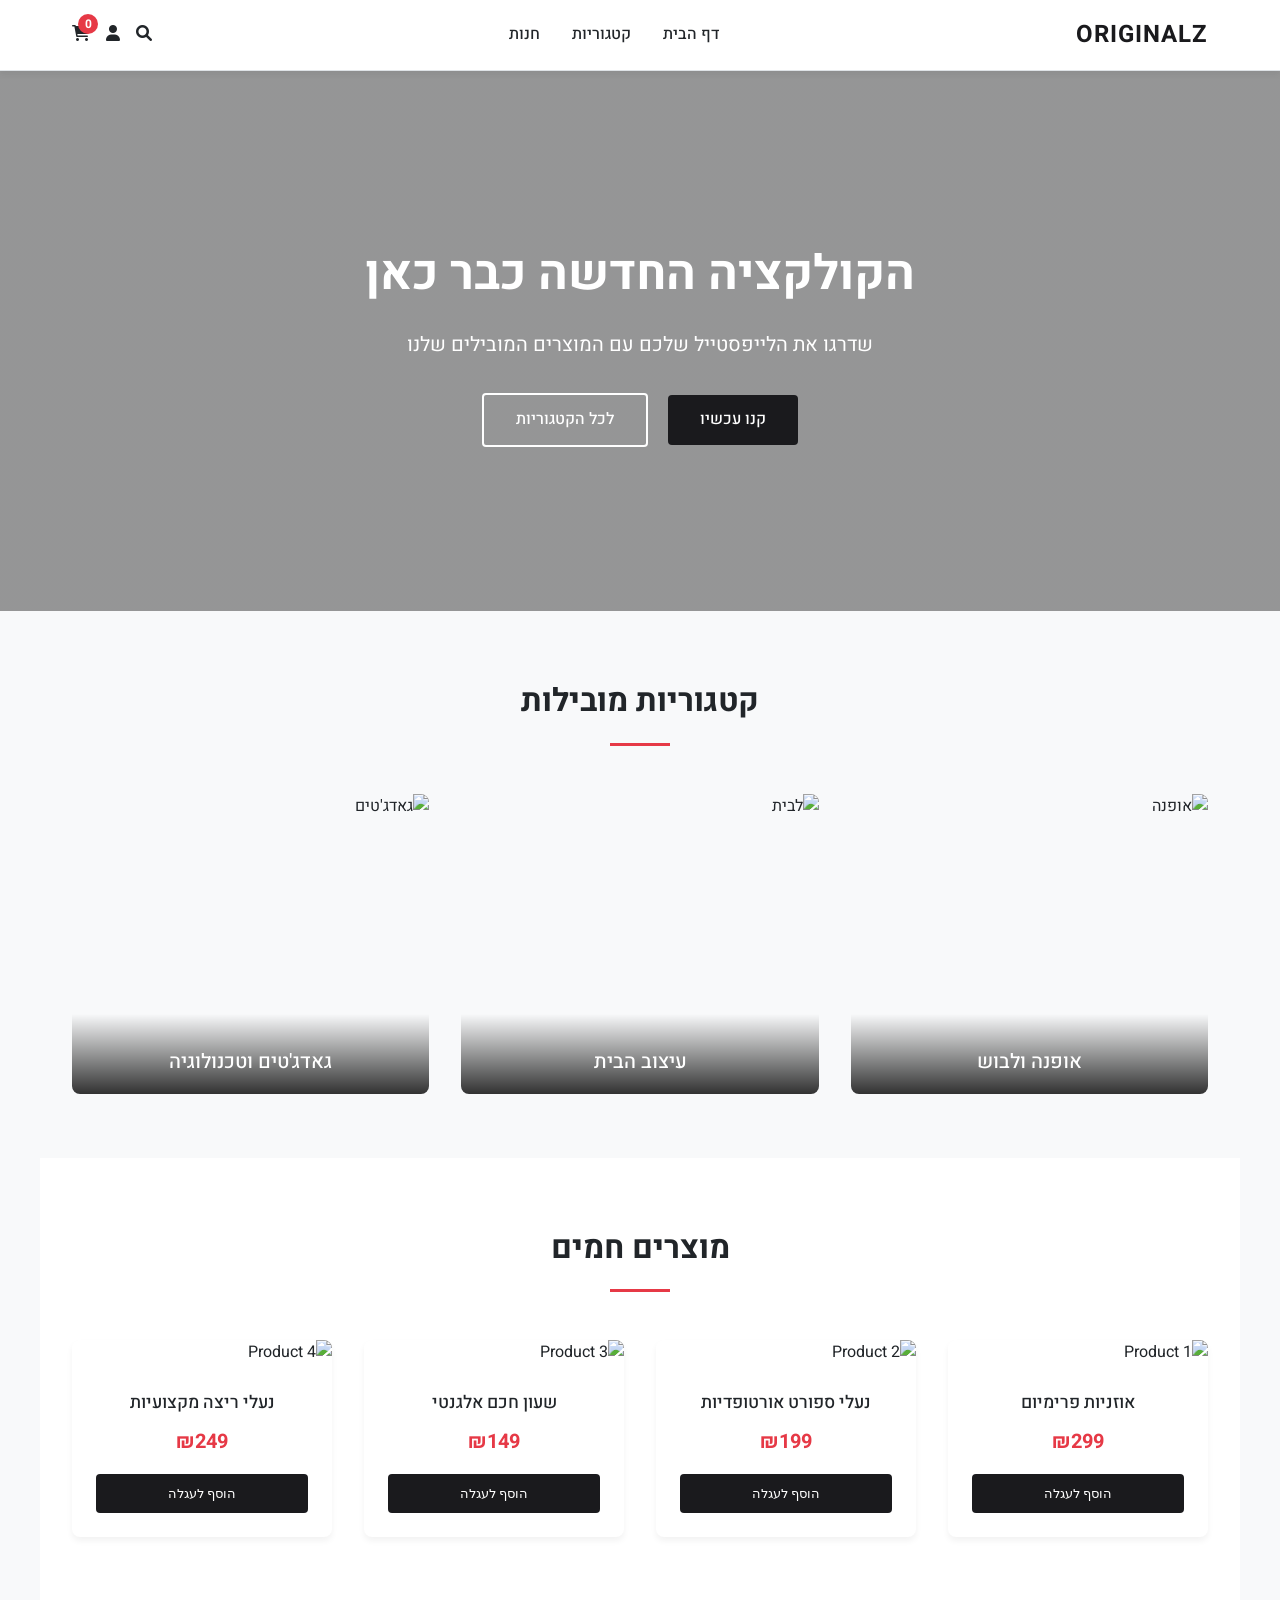
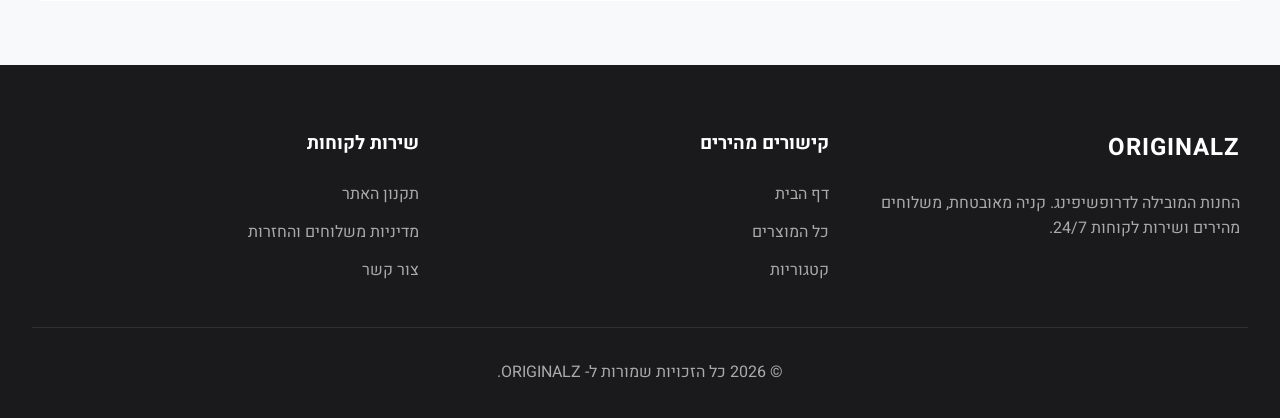
==== index.html @ 2037025b "Initial commit - Originalz template" ====
<!DOCTYPE html>
<html lang="he" dir="rtl">
<head>
    <meta charset="UTF-8">
    <meta name="viewport" content="width=device-width, initial-scale=1.0">
    <title>חנות מקורית | דף הבית</title>
    <meta name="description" content="החנות המובילה לדרופשיפינג בישראל. קנו עכשיו ממגוון המוצרים שלנו.">
    <link rel="stylesheet" href="styles.css">
    <link rel="stylesheet" href="https://cdnjs.cloudflare.com/ajax/libs/font-awesome/6.0.0/css/all.min.css">
</head>
<body>

    <header>
        <div class="header-container">
            <a href="index.html" class="logo">ORIGINALZ</a>
            <nav class="nav-links">
                <a href="index.html">דף הבית</a>
                <a href="categories.html">קטגוריות</a>
                <a href="shop.html">חנות</a>
            </nav>
            <div class="header-actions">
                <a href="#"><i class="fas fa-search"></i></a>
                <a href="#"><i class="fas fa-user"></i></a>
                <a href="cart.html" class="cart-icon">
                    <i class="fas fa-shopping-cart"></i>
                    <span class="cart-count">0</span>
                </a>
            </div>
        </div>
    </header>

    <section class="hero">
        <div class="hero-content">
            <h1>הקולקציה החדשה כבר כאן</h1>
            <p>שדרגו את הלייפסטייל שלכם עם המוצרים המובילים שלנו</p>
            <a href="shop.html" class="btn">קנו עכשיו</a>
            <a href="categories.html" class="btn btn-outline" style="margin-right: 1rem;">לכל הקטגוריות</a>
        </div>
    </section>

    <section class="section">
        <h2 class="section-title">קטגוריות מובילות</h2>
        <div class="grid">
            <a href="shop.html" class="category-card">
                <img src="https://images.unsplash.com/photo-1523381210434-271e8be1f52b?auto=format&fit=crop&q=80" alt="אופנה">
                <h3 class="category-title">אופנה ולבוש</h3>
            </a>
            <a href="shop.html" class="category-card">
                <img src="https://images.unsplash.com/photo-1493934558415-9d19f0b2b4d2?auto=format&fit=crop&q=80" alt="לבית">
                <h3 class="category-title">עיצוב הבית</h3>
            </a>
            <a href="shop.html" class="category-card">
                <img src="https://images.unsplash.com/photo-1526170375885-4d8ecf77b99f?auto=format&fit=crop&q=80" alt="גאדג'טים">
                <h3 class="category-title">גאדג'טים וטכנולוגיה</h3>
            </a>
        </div>
    </section>

    <section class="section" style="background-color: white;">
        <h2 class="section-title">מוצרים חמים</h2>
        <div class="grid">
            <!-- Product 1 -->
            <div class="product-card">
                <img src="https://images.unsplash.com/photo-1505740420928-5e560c06d30e?auto=format&fit=crop&q=80" alt="Product 1" class="product-img">
                <div class="product-info">
                    <h3 class="product-title">אוזניות פרימיום</h3>
                    <div class="product-price">₪299</div>
                    <button class="btn add-to-cart" style="width: 100%;">הוסף לעגלה</button>
                </div>
            </div>
            <!-- Product 2 -->
            <div class="product-card">
                <img src="https://images.unsplash.com/photo-1542291026-7eec264c27ff?auto=format&fit=crop&q=80" alt="Product 2" class="product-img">
                <div class="product-info">
                    <h3 class="product-title">נעלי ספורט אורטופדיות</h3>
                    <div class="product-price">₪199</div>
                    <button class="btn add-to-cart" style="width: 100%;">הוסף לעגלה</button>
                </div>
            </div>
            <!-- Product 3 -->
            <div class="product-card">
                <img src="https://images.unsplash.com/photo-1523275335684-37898b6baf30?auto=format&fit=crop&q=80" alt="Product 3" class="product-img">
                <div class="product-info">
                    <h3 class="product-title">שעון חכם אלגנטי</h3>
                    <div class="product-price">₪149</div>
                    <button class="btn add-to-cart" style="width: 100%;">הוסף לעגלה</button>
                </div>
            </div>
            <!-- Product 4 -->
            <div class="product-card">
                <img src="https://images.unsplash.com/photo-1491553895911-0055eca6402d?auto=format&fit=crop&q=80" alt="Product 4" class="product-img">
                <div class="product-info">
                    <h3 class="product-title">נעלי ריצה מקצועיות</h3>
                    <div class="product-price">₪249</div>
                    <button class="btn add-to-cart" style="width: 100%;">הוסף לעגלה</button>
                </div>
            </div>
        </div>
    </section>

    <footer>
        <div class="footer-grid">
            <div class="footer-col">
                <h3 class="logo" style="color: white;">ORIGINALZ</h3>
                <p style="color: #AAA; margin-top: 1rem;">החנות המובילה לדרופשיפינג. קניה מאובטחת, משלוחים מהירים ושירות לקוחות 24/7.</p>
            </div>
            <div class="footer-col">
                <h3>קישורים מהירים</h3>
                <ul>
                    <li><a href="index.html">דף הבית</a></li>
                    <li><a href="shop.html">כל המוצרים</a></li>
                    <li><a href="categories.html">קטגוריות</a></li>
                </ul>
            </div>
            <div class="footer-col">
                <h3>שירות לקוחות</h3>
                <ul>
                    <li><a href="#">תקנון האתר</a></li>
                    <li><a href="#">מדיניות משלוחים והחזרות</a></li>
                    <li><a href="#">צור קשר</a></li>
                </ul>
            </div>
        </div>
        <div class="footer-bottom">
            <p>&copy; 2026 כל הזכויות שמורות ל- ORIGINALZ.</p>
        </div>
    </footer>

    <script src="app.js"></script>
</body>
</html>
---- styles.css ----
@import url('https://fonts.googleapis.com/css2?family=Heebo:wght@300;400;500;700&display=swap');

:root {
    --primary-color: #1A1A1D;
    --accent-color: #E63946;
    --background-color: #F8F9FA;
    --surface-color: #FFFFFF;
    --text-color: #212529;
    --text-muted: #6C757D;
    --border-color: #DEE2E6;
    --transition: all 0.3s ease;
    --shadow: 0 4px 6px rgba(0,0,0,0.05);
    --shadow-hover: 0 10px 15px rgba(0,0,0,0.1);
}

* {
    margin: 0;
    padding: 0;
    box-sizing: border-box;
}

body {
    font-family: 'Heebo', sans-serif;
    background-color: var(--background-color);
    color: var(--text-color);
    line-height: 1.6;
}

a {
    text-decoration: none;
    color: inherit;
    transition: var(--transition);
}

ul {
    list-style: none;
}

/* Header */
header {
    background: rgba(255, 255, 255, 0.9);
    backdrop-filter: blur(10px);
    position: sticky;
    top: 0;
    z-index: 1000;
    border-bottom: 1px solid var(--border-color);
    box-shadow: var(--shadow);
}

.header-container {
    max-width: 1200px;
    margin: 0 auto;
    padding: 1rem 2rem;
    display: flex;
    justify-content: space-between;
    align-items: center;
}

.logo {
    font-size: 1.5rem;
    font-weight: 700;
    color: var(--primary-color);
    letter-spacing: 1px;
}

.nav-links {
    display: flex;
    gap: 2rem;
}

.nav-links a {
    font-weight: 500;
}

.nav-links a:hover {
    color: var(--accent-color);
}

.header-actions {
    display: flex;
    gap: 1rem;
    align-items: center;
}

.cart-icon {
    position: relative;
    cursor: pointer;
}

.cart-count {
    position: absolute;
    top: -8px;
    right: -8px;
    background: var(--accent-color);
    color: white;
    border-radius: 50%;
    width: 20px;
    height: 20px;
    display: flex;
    align-items: center;
    justify-content: center;
    font-size: 0.75rem;
    font-weight: bold;
}

/* Hero Section */
.hero {
    height: 60vh;
    background: linear-gradient(rgba(0,0,0,0.4), rgba(0,0,0,0.4)), url('https://images.unsplash.com/photo-1441986300917-64674bd600d8?auto=format&fit=crop&q=80') center/cover;
    display: flex;
    align-items: center;
    justify-content: center;
    text-align: center;
    color: white;
}

.hero h1 {
    font-size: 3rem;
    margin-bottom: 1rem;
    animation: fadeInDown 0.8s ease;
}

.hero p {
    font-size: 1.25rem;
    margin-bottom: 2rem;
    animation: fadeInUp 0.8s ease;
}

.btn {
    display: inline-block;
    padding: 0.75rem 2rem;
    background: var(--primary-color);
    color: white;
    border: none;
    border-radius: 4px;
    font-weight: 500;
    cursor: pointer;
    transition: var(--transition);
}

.btn:hover {
    background: var(--accent-color);
    transform: translateY(-2px);
}

.btn-outline {
    background: transparent;
    border: 2px solid white;
}

.btn-outline:hover {
    background: white;
    color: var(--primary-color);
}

/* Sections */
.section {
    padding: 4rem 2rem;
    max-width: 1200px;
    margin: 0 auto;
}

.section-title {
    text-align: center;
    font-size: 2rem;
    margin-bottom: 3rem;
    position: relative;
}

.section-title::after {
    content: '';
    display: block;
    width: 60px;
    height: 3px;
    background: var(--accent-color);
    margin: 1rem auto 0;
}

/* Grids */
.grid {
    display: grid;
    grid-template-columns: repeat(auto-fit, minmax(250px, 1fr));
    gap: 2rem;
}

/* Product Card */
.product-card {
    background: var(--surface-color);
    border-radius: 8px;
    overflow: hidden;
    box-shadow: var(--shadow);
    transition: var(--transition);
    position: relative;
}

.product-card:hover {
    box-shadow: var(--shadow-hover);
    transform: translateY(-5px);
}

.product-img {
    width: 100%;
    height: 250px;
    object-fit: cover;
}

.product-info {
    padding: 1.5rem;
    text-align: center;
}

.product-title {
    font-size: 1.1rem;
    font-weight: 500;
    margin-bottom: 0.5rem;
}

.product-price {
    color: var(--accent-color);
    font-weight: 700;
    font-size: 1.25rem;
    margin-bottom: 1rem;
}

/* Categories */
.category-card {
    position: relative;
    border-radius: 8px;
    overflow: hidden;
    height: 300px;
    cursor: pointer;
}

.category-card img {
    width: 100%;
    height: 100%;
    object-fit: cover;
    transition: transform 0.5s ease;
}

.category-card:hover img {
    transform: scale(1.1);
}

.category-title {
    position: absolute;
    bottom: 0;
    left: 0;
    right: 0;
    background: linear-gradient(transparent, rgba(0,0,0,0.8));
    color: white;
    padding: 2rem 1rem 1rem;
    text-align: center;
    font-size: 1.25rem;
    font-weight: 500;
}

/* Cart & Checkout */
.table-container {
    background: var(--surface-color);
    border-radius: 8px;
    padding: 2rem;
    box-shadow: var(--shadow);
}

table {
    width: 100%;
    border-collapse: collapse;
}

th, td {
    padding: 1rem;
    text-align: right;
    border-bottom: 1px solid var(--border-color);
}

th {
    font-weight: 700;
    color: var(--text-muted);
}

.cart-total {
    text-align: left;
    margin-top: 2rem;
    font-size: 1.25rem;
    font-weight: 700;
}

/* Forms */
.form-group {
    margin-bottom: 1.5rem;
}

.form-group label {
    display: block;
    margin-bottom: 0.5rem;
    font-weight: 500;
}

.form-control {
    width: 100%;
    padding: 0.75rem;
    border: 1px solid var(--border-color);
    border-radius: 4px;
    font-family: inherit;
}

.form-control:focus {
    outline: none;
    border-color: var(--primary-color);
}

/* Footer */
footer {
    background: var(--primary-color);
    color: white;
    padding: 4rem 2rem 2rem;
    margin-top: 4rem;
}

.footer-grid {
    max-width: 1200px;
    margin: 0 auto;
    display: grid;
    grid-template-columns: repeat(auto-fit, minmax(200px, 1fr));
    gap: 2rem;
}

.footer-col h3 {
    margin-bottom: 1.5rem;
}

.footer-col ul li {
    margin-bottom: 0.75rem;
}

.footer-col ul li a {
    color: #AAA;
}

.footer-col ul li a:hover {
    color: white;
}

.footer-bottom {
    text-align: center;
    padding-top: 2rem;
    margin-top: 2rem;
    border-top: 1px solid rgba(255,255,255,0.1);
    color: #AAA;
}

/* Animations */
@keyframes fadeInDown {
    from { opacity: 0; transform: translateY(-20px); }
    to { opacity: 1; transform: translateY(0); }
}

@keyframes fadeInUp {
    from { opacity: 0; transform: translateY(20px); }
    to { opacity: 1; transform: translateY(0); }
}
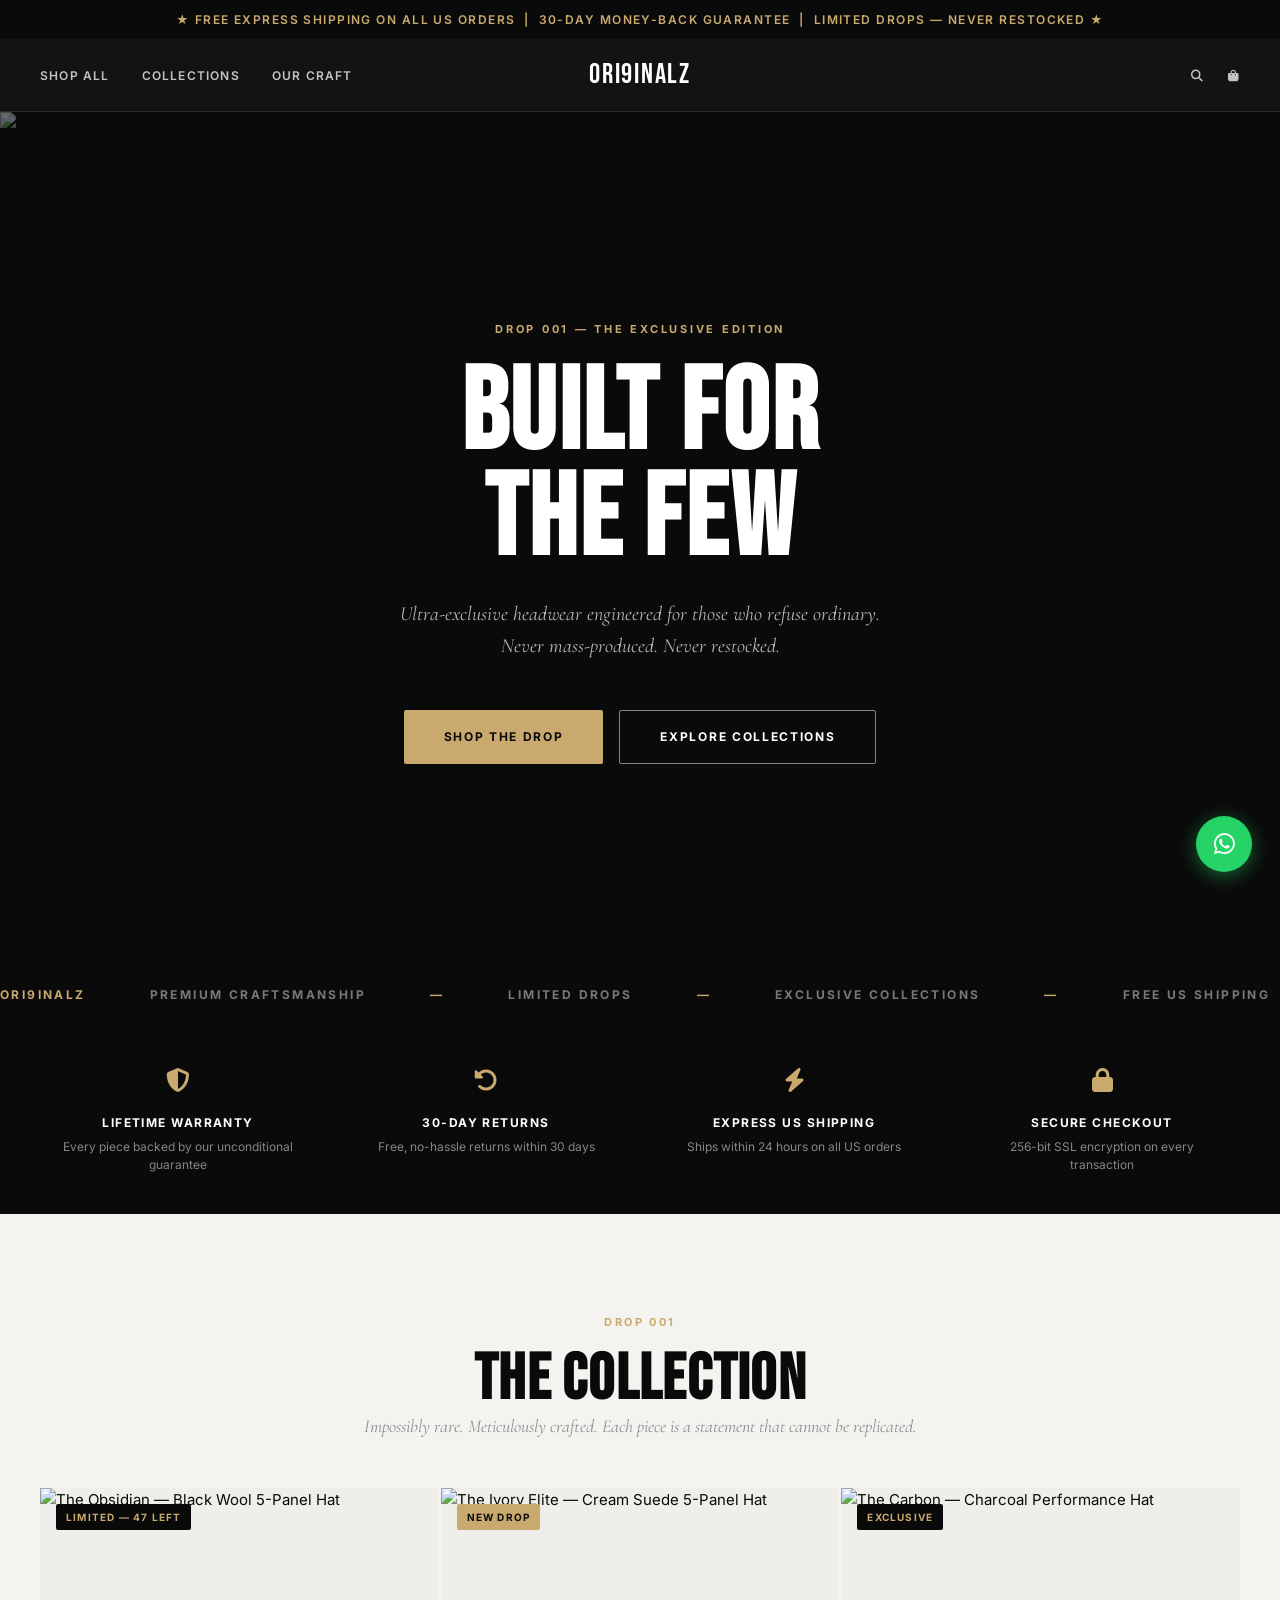
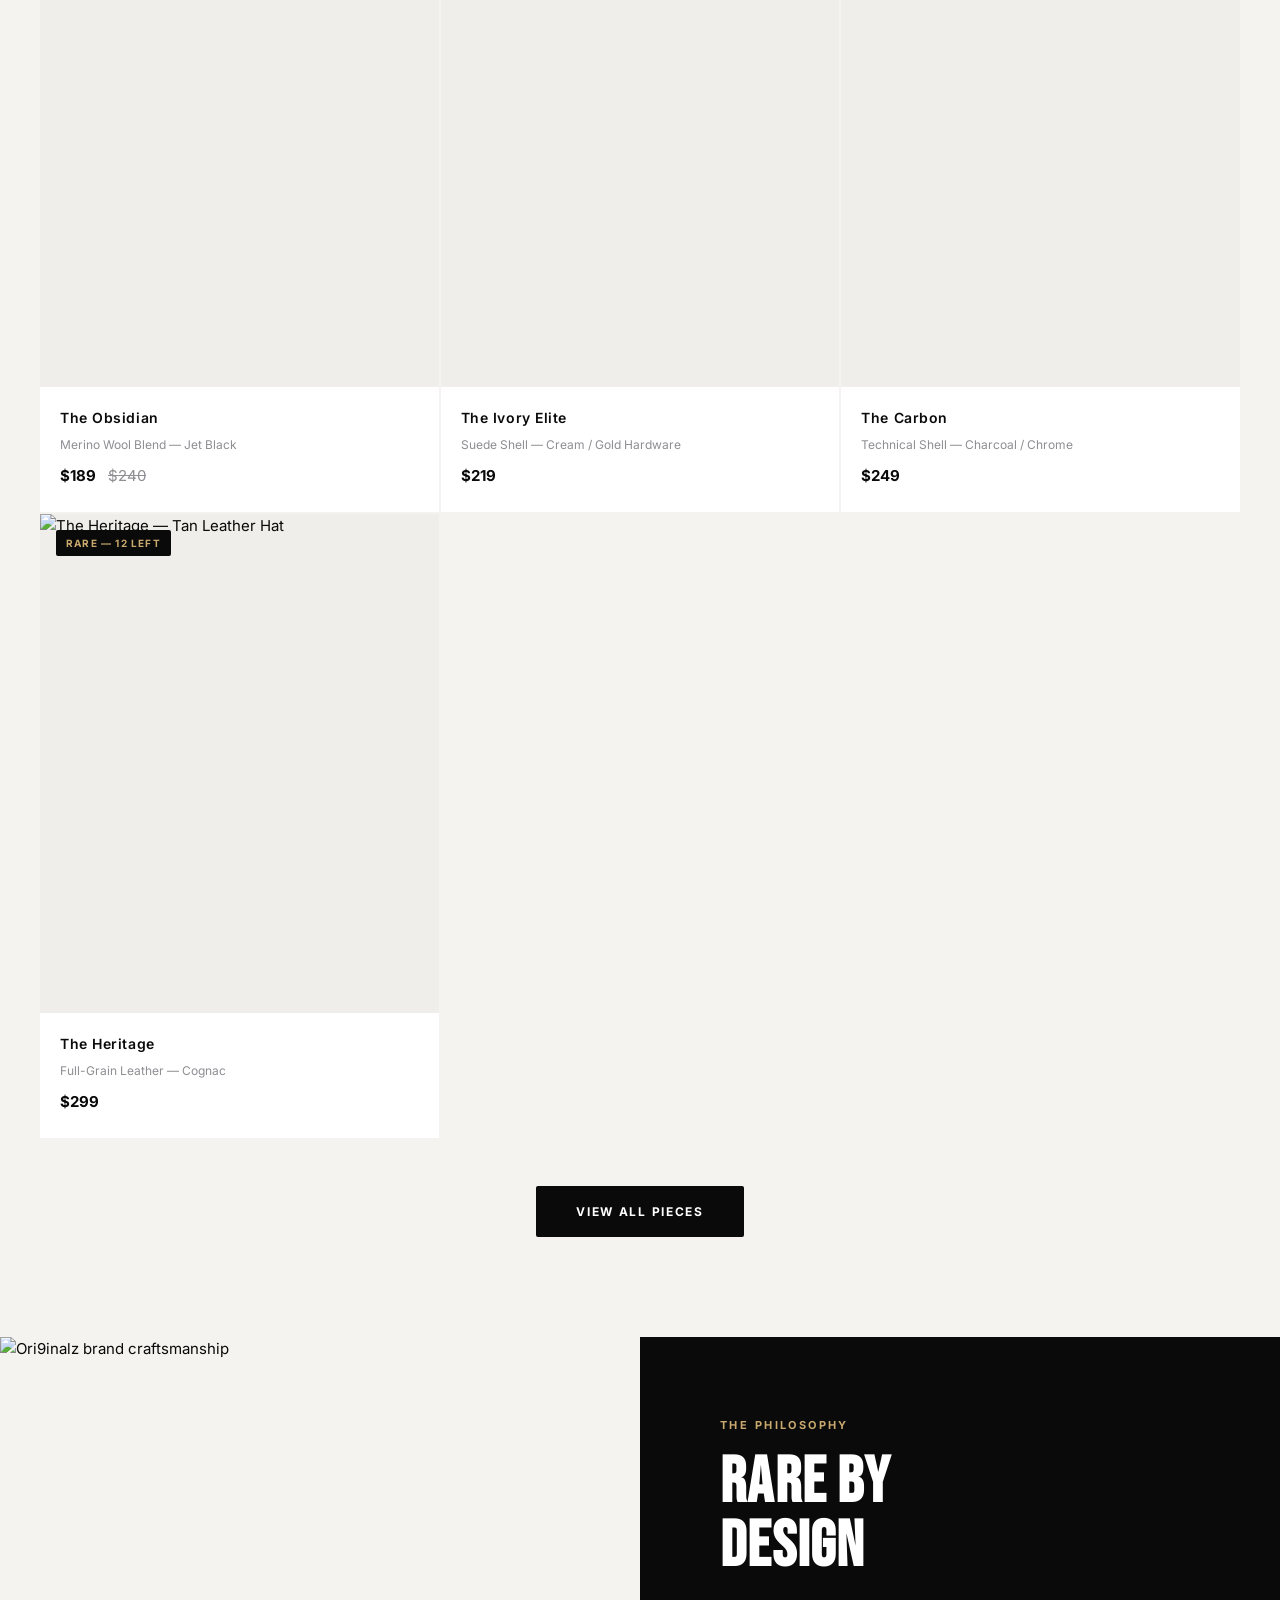
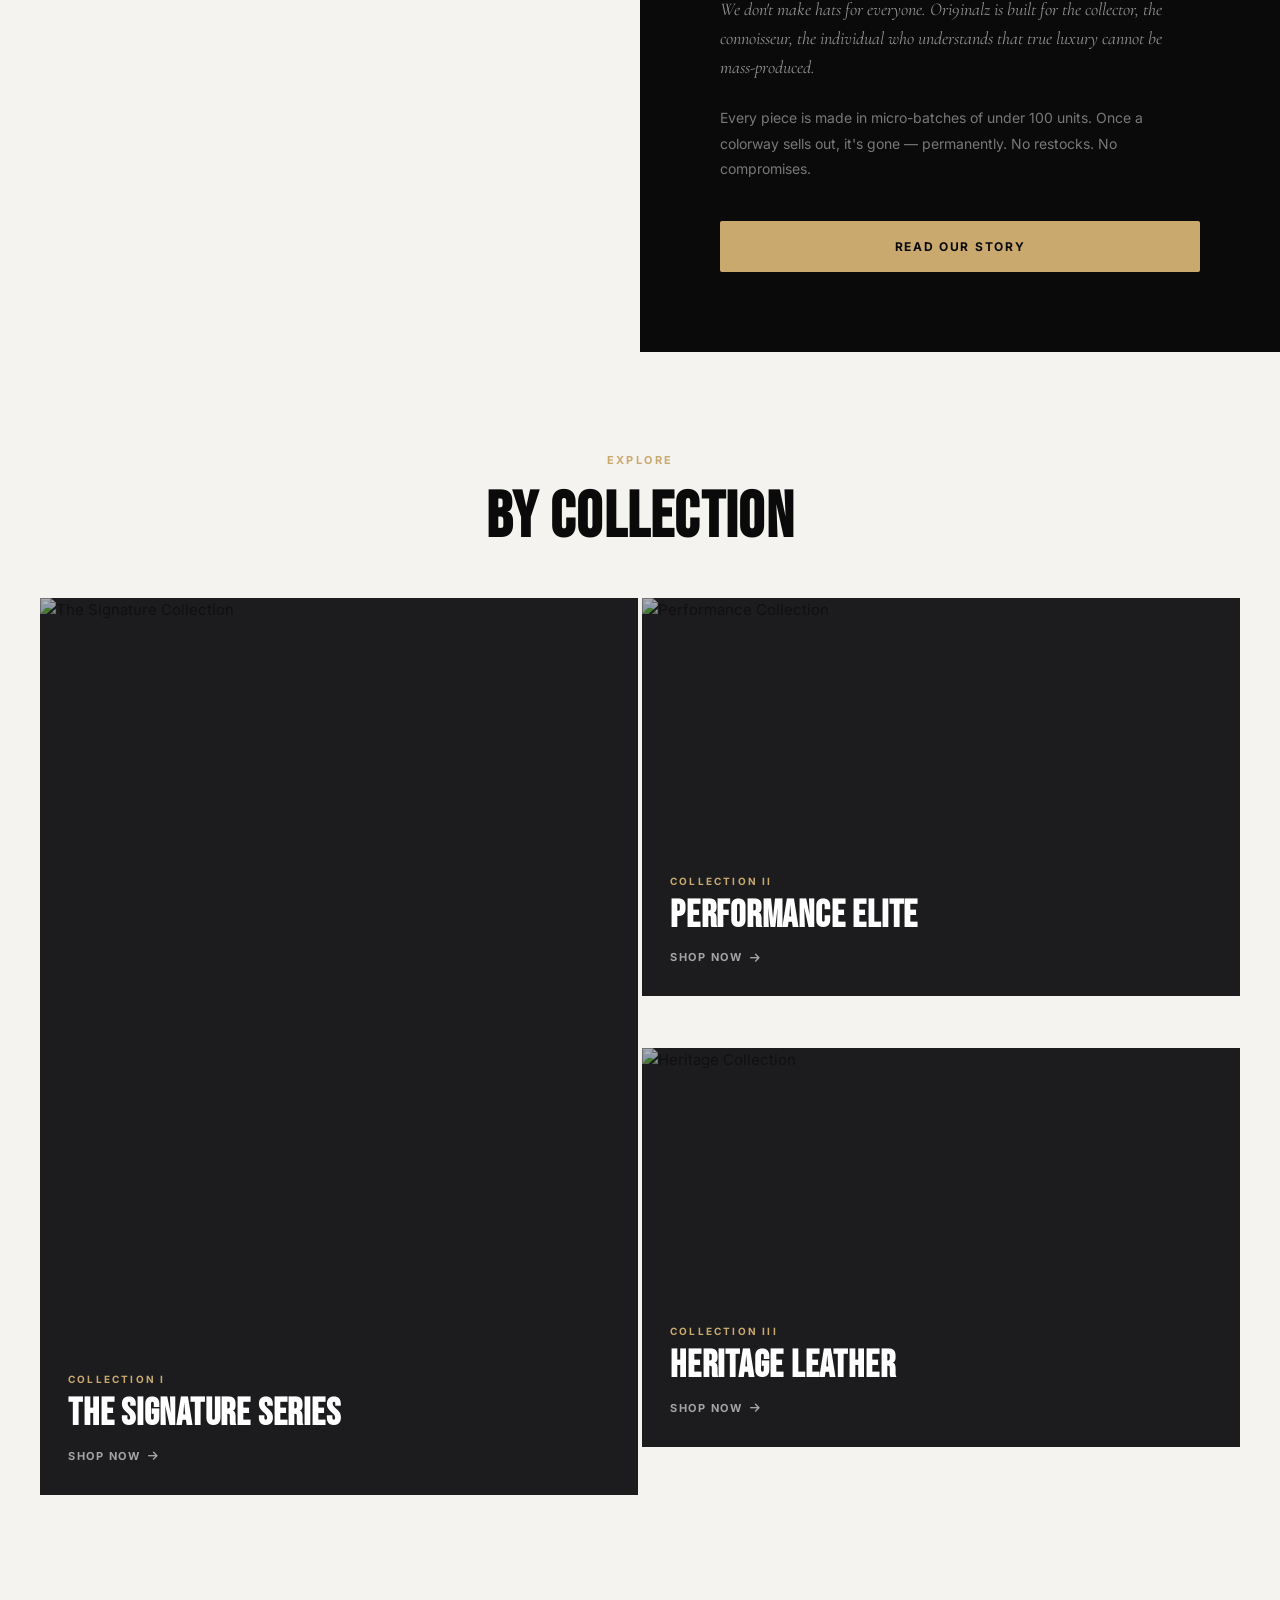
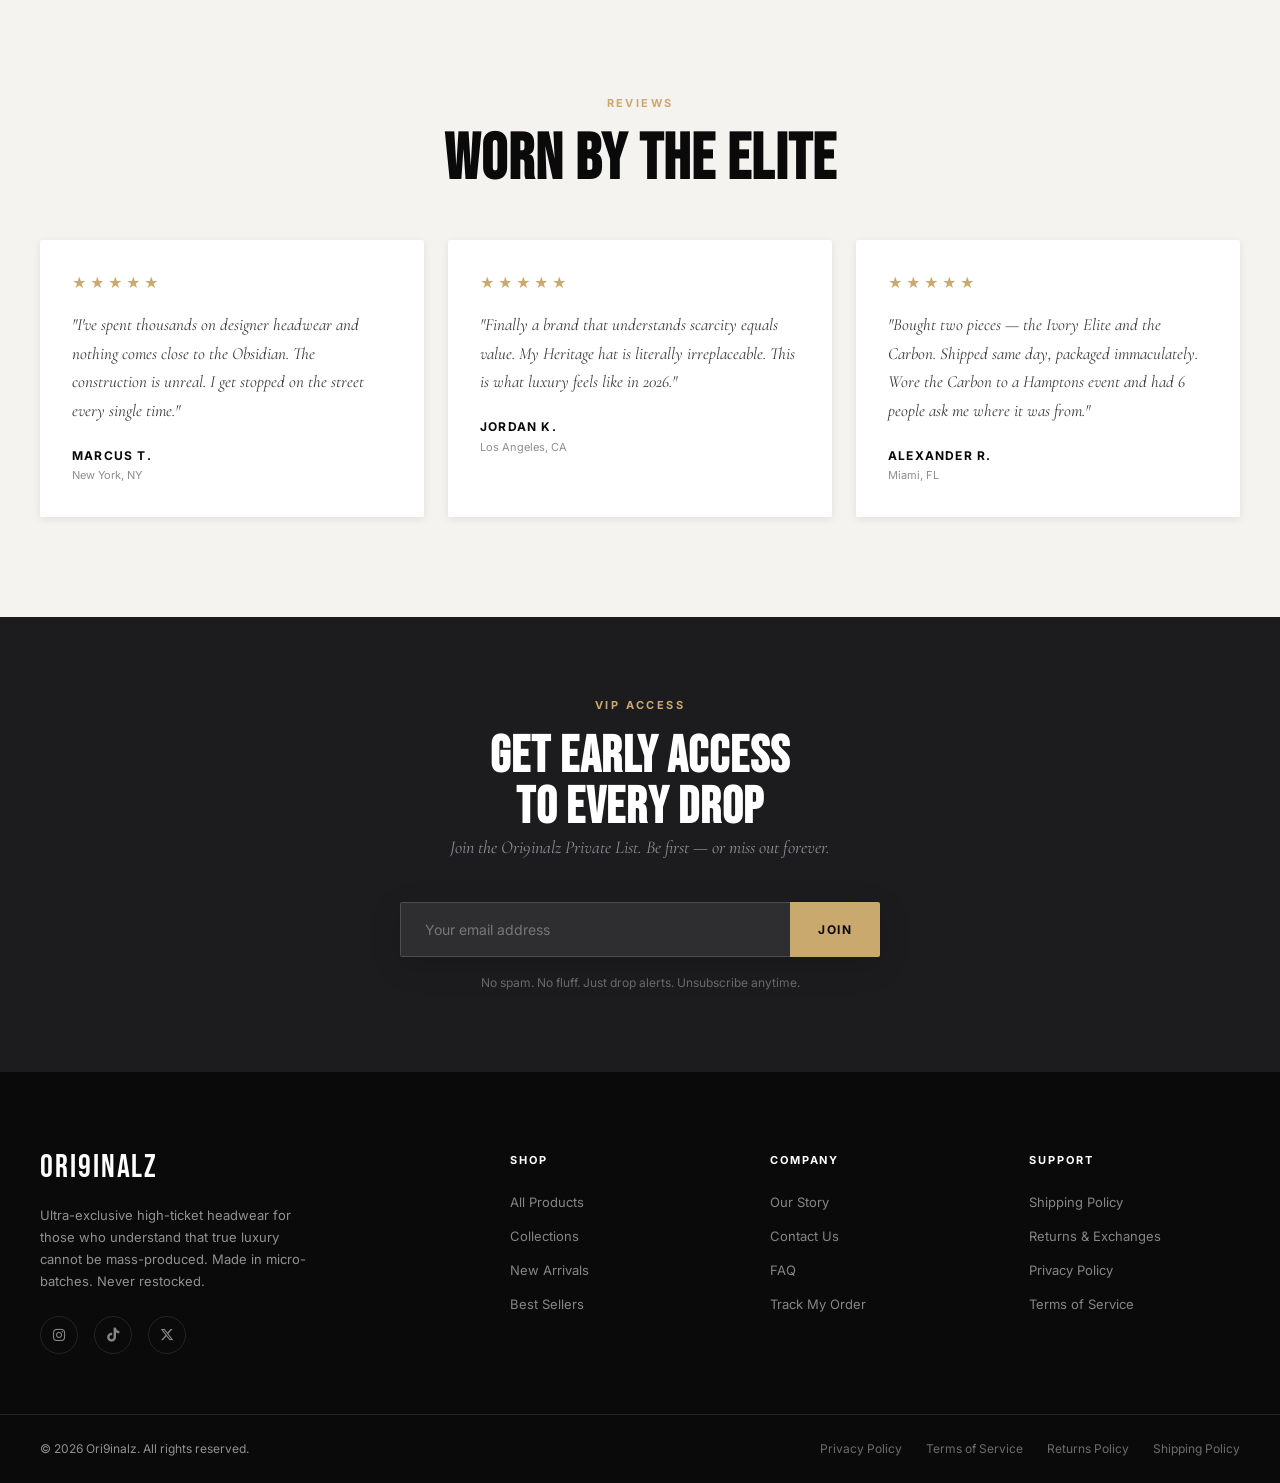
==== commit 74b5716b: "feat: Complete Ori9inalz luxury redesign - full store, SEO, legal pages" ====
--- a/index.html
+++ b/index.html
@@ -1,131 +1,370 @@
 <!DOCTYPE html>
-<html lang="he" dir="rtl">
+<html lang="en">
 <head>
-    <meta charset="UTF-8">
-    <meta name="viewport" content="width=device-width, initial-scale=1.0">
-    <title>חנות מקורית | דף הבית</title>
-    <meta name="description" content="החנות המובילה לדרופשיפינג בישראל. קנו עכשיו ממגוון המוצרים שלנו.">
-    <link rel="stylesheet" href="styles.css">
-    <link rel="stylesheet" href="https://cdnjs.cloudflare.com/ajax/libs/font-awesome/6.0.0/css/all.min.css">
+  <meta charset="UTF-8">
+  <meta name="viewport" content="width=device-width, initial-scale=1.0">
+  <title>Ori9inalz — Exclusive High-End Hats | Premium Headwear for the Elite</title>
+  <meta name="description" content="Ori9inalz crafts ultra-exclusive, high-ticket hats you won't find anywhere else. Engineered for the discerning American connoisseur. Free US shipping. 30-day returns.">
+  <meta name="keywords" content="luxury hats, high-end headwear, exclusive caps, premium hats USA, designer hats, rare hats, high ticket hats, Ori9inalz">
+  <meta property="og:title" content="Ori9inalz — Exclusive High-End Hats">
+  <meta property="og:description" content="Ultra-exclusive high-ticket headwear engineered for those who refuse ordinary. Rare drops. Premium craft. Free US shipping.">
+  <meta property="og:type" content="website">
+  <meta property="og:url" content="https://ori9inalz.vercel.app">
+  <link rel="canonical" href="https://ori9inalz.vercel.app">
+  <link rel="stylesheet" href="styles.css">
+  <link rel="stylesheet" href="https://cdnjs.cloudflare.com/ajax/libs/font-awesome/6.5.0/css/all.min.css">
+  <!-- JSON-LD Organization Schema -->
+  <script type="application/ld+json">
+  {
+    "@context": "https://schema.org",
+    "@type": "Organization",
+    "name": "Ori9inalz",
+    "url": "https://ori9inalz.vercel.app",
+    "logo": "https://ori9inalz.vercel.app/logo.png",
+    "description": "Ultra-exclusive high-ticket headwear for the American elite.",
+    "sameAs": [
+      "https://instagram.com/ori9inalz",
+      "https://tiktok.com/@ori9inalz"
+    ],
+    "contactPoint": {
+      "@type": "ContactPoint",
+      "email": "support@ori9inalz.com",
+      "contactType": "Customer Service",
+      "areaServed": "US"
+    }
+  }
+  </script>
 </head>
 <body>
 
-    <header>
-        <div class="header-container">
-            <a href="index.html" class="logo">ORIGINALZ</a>
-            <nav class="nav-links">
-                <a href="index.html">דף הבית</a>
-                <a href="categories.html">קטגוריות</a>
-                <a href="shop.html">חנות</a>
-            </nav>
-            <div class="header-actions">
-                <a href="#"><i class="fas fa-search"></i></a>
-                <a href="#"><i class="fas fa-user"></i></a>
-                <a href="cart.html" class="cart-icon">
-                    <i class="fas fa-shopping-cart"></i>
-                    <span class="cart-count">0</span>
-                </a>
-            </div>
-        </div>
-    </header>
-
-    <section class="hero">
-        <div class="hero-content">
-            <h1>הקולקציה החדשה כבר כאן</h1>
-            <p>שדרגו את הלייפסטייל שלכם עם המוצרים המובילים שלנו</p>
-            <a href="shop.html" class="btn">קנו עכשיו</a>
-            <a href="categories.html" class="btn btn-outline" style="margin-right: 1rem;">לכל הקטגוריות</a>
-        </div>
-    </section>
-
-    <section class="section">
-        <h2 class="section-title">קטגוריות מובילות</h2>
-        <div class="grid">
-            <a href="shop.html" class="category-card">
-                <img src="https://images.unsplash.com/photo-1523381210434-271e8be1f52b?auto=format&fit=crop&q=80" alt="אופנה">
-                <h3 class="category-title">אופנה ולבוש</h3>
-            </a>
-            <a href="shop.html" class="category-card">
-                <img src="https://images.unsplash.com/photo-1493934558415-9d19f0b2b4d2?auto=format&fit=crop&q=80" alt="לבית">
-                <h3 class="category-title">עיצוב הבית</h3>
-            </a>
-            <a href="shop.html" class="category-card">
-                <img src="https://images.unsplash.com/photo-1526170375885-4d8ecf77b99f?auto=format&fit=crop&q=80" alt="גאדג'טים">
-                <h3 class="category-title">גאדג'טים וטכנולוגיה</h3>
-            </a>
-        </div>
-    </section>
-
-    <section class="section" style="background-color: white;">
-        <h2 class="section-title">מוצרים חמים</h2>
-        <div class="grid">
-            <!-- Product 1 -->
-            <div class="product-card">
-                <img src="https://images.unsplash.com/photo-1505740420928-5e560c06d30e?auto=format&fit=crop&q=80" alt="Product 1" class="product-img">
-                <div class="product-info">
-                    <h3 class="product-title">אוזניות פרימיום</h3>
-                    <div class="product-price">₪299</div>
-                    <button class="btn add-to-cart" style="width: 100%;">הוסף לעגלה</button>
-                </div>
-            </div>
-            <!-- Product 2 -->
-            <div class="product-card">
-                <img src="https://images.unsplash.com/photo-1542291026-7eec264c27ff?auto=format&fit=crop&q=80" alt="Product 2" class="product-img">
-                <div class="product-info">
-                    <h3 class="product-title">נעלי ספורט אורטופדיות</h3>
-                    <div class="product-price">₪199</div>
-                    <button class="btn add-to-cart" style="width: 100%;">הוסף לעגלה</button>
-                </div>
-            </div>
-            <!-- Product 3 -->
-            <div class="product-card">
-                <img src="https://images.unsplash.com/photo-1523275335684-37898b6baf30?auto=format&fit=crop&q=80" alt="Product 3" class="product-img">
-                <div class="product-info">
-                    <h3 class="product-title">שעון חכם אלגנטי</h3>
-                    <div class="product-price">₪149</div>
-                    <button class="btn add-to-cart" style="width: 100%;">הוסף לעגלה</button>
-                </div>
-            </div>
-            <!-- Product 4 -->
-            <div class="product-card">
-                <img src="https://images.unsplash.com/photo-1491553895911-0055eca6402d?auto=format&fit=crop&q=80" alt="Product 4" class="product-img">
-                <div class="product-info">
-                    <h3 class="product-title">נעלי ריצה מקצועיות</h3>
-                    <div class="product-price">₪249</div>
-                    <button class="btn add-to-cart" style="width: 100%;">הוסף לעגלה</button>
-                </div>
-            </div>
-        </div>
-    </section>
-
-    <footer>
+  <!-- Announcement Bar -->
+  <div class="announcement-bar">
+    <span>★ FREE EXPRESS SHIPPING ON ALL US ORDERS &nbsp;|&nbsp; 30-DAY MONEY-BACK GUARANTEE &nbsp;|&nbsp; LIMITED DROPS — NEVER RESTOCKED ★</span>
+  </div>
+
+  <!-- Header -->
+  <header class="site-header">
+    <div class="header-inner">
+      <nav class="nav-left">
+        <a href="shop.html">Shop All</a>
+        <a href="categories.html">Collections</a>
+        <a href="about.html">Our Craft</a>
+      </nav>
+      <a href="index.html" class="site-logo">ORI9INALZ</a>
+      <div class="nav-right">
+        <a href="shop.html" class="icon-btn" aria-label="Search"><i class="fas fa-search"></i></a>
+        <a href="cart.html" class="icon-btn" aria-label="Cart">
+          <i class="fas fa-shopping-bag"></i>
+          <span class="cart-badge" style="display:none;">0</span>
+        </a>
+      </div>
+    </div>
+  </header>
+
+  <!-- Hero -->
+  <section class="hero" aria-label="Hero section">
+    <div class="hero-media">
+      <img
+        src="https://images.unsplash.com/photo-1556306535-38febf6cdbe1?auto=format&fit=crop&w=1800&q=85"
+        alt="Ori9inalz luxury hat lifestyle photography"
+        loading="eager"
+      >
+    </div>
+    <div class="hero-overlay"></div>
+    <div class="hero-content">
+      <span class="hero-eyebrow">Drop 001 — The Exclusive Edition</span>
+      <h1 class="hero-headline">BUILT FOR<br>THE FEW</h1>
+      <p class="hero-subline">Ultra-exclusive headwear engineered for those who refuse ordinary.<br>Never mass-produced. Never restocked.</p>
+      <div class="hero-cta">
+        <a href="shop.html" class="btn btn-gold">Shop the Drop</a>
+        <a href="categories.html" class="btn btn-outline-white">Explore Collections</a>
+      </div>
+    </div>
+  </section>
+
+  <!-- Scrolling Brand Strip -->
+  <div class="brand-strip">
+    <div class="brand-strip-inner">
+      <span class="brand-strip-item accent">ORI9INALZ</span>
+      <span class="brand-strip-item">Premium Craftsmanship</span>
+      <span class="brand-strip-item accent">—</span>
+      <span class="brand-strip-item">Limited Drops</span>
+      <span class="brand-strip-item accent">—</span>
+      <span class="brand-strip-item">Exclusive Collections</span>
+      <span class="brand-strip-item accent">—</span>
+      <span class="brand-strip-item">Free US Shipping</span>
+      <span class="brand-strip-item accent">—</span>
+      <span class="brand-strip-item">30-Day Returns</span>
+      <span class="brand-strip-item accent">—</span>
+      <!-- Duplicate for seamless loop -->
+      <span class="brand-strip-item accent">ORI9INALZ</span>
+      <span class="brand-strip-item">Premium Craftsmanship</span>
+      <span class="brand-strip-item accent">—</span>
+      <span class="brand-strip-item">Limited Drops</span>
+      <span class="brand-strip-item accent">—</span>
+      <span class="brand-strip-item">Exclusive Collections</span>
+      <span class="brand-strip-item accent">—</span>
+      <span class="brand-strip-item">Free US Shipping</span>
+      <span class="brand-strip-item accent">—</span>
+      <span class="brand-strip-item">30-Day Returns</span>
+      <span class="brand-strip-item accent">—</span>
+    </div>
+  </div>
+
+  <!-- Trust Bar -->
+  <div class="trust-bar">
+    <div class="container">
+      <div class="trust-bar__grid">
+        <div class="trust-item reveal">
+          <div class="trust-item__icon"><i class="fas fa-shield-halved"></i></div>
+          <div class="trust-item__title">Lifetime Warranty</div>
+          <div class="trust-item__desc">Every piece backed by our unconditional guarantee</div>
+        </div>
+        <div class="trust-item reveal">
+          <div class="trust-item__icon"><i class="fas fa-rotate-left"></i></div>
+          <div class="trust-item__title">30-Day Returns</div>
+          <div class="trust-item__desc">Free, no-hassle returns within 30 days</div>
+        </div>
+        <div class="trust-item reveal">
+          <div class="trust-item__icon"><i class="fas fa-bolt"></i></div>
+          <div class="trust-item__title">Express US Shipping</div>
+          <div class="trust-item__desc">Ships within 24 hours on all US orders</div>
+        </div>
+        <div class="trust-item reveal">
+          <div class="trust-item__icon"><i class="fas fa-lock"></i></div>
+          <div class="trust-item__title">Secure Checkout</div>
+          <div class="trust-item__desc">256-bit SSL encryption on every transaction</div>
+        </div>
+      </div>
+    </div>
+  </div>
+
+  <!-- Featured Products -->
+  <section class="section bg-off-white" aria-label="Featured products">
+    <div class="container">
+      <div class="text-center reveal">
+        <span class="section-label">Drop 001</span>
+        <h2 class="section-title">THE COLLECTION</h2>
+        <p class="section-subtitle" style="margin: 0 auto;">Impossibly rare. Meticulously crafted. Each piece is a statement that cannot be replicated.</p>
+      </div>
+      <div class="products-grid mt-48">
+        <div class="product-card reveal">
+          <div class="product-card__media">
+            <img src="https://images.unsplash.com/photo-1588850561407-ed78c282e89b?auto=format&fit=crop&w=600&q=80" alt="The Obsidian — Black Wool 5-Panel Hat" class="product-card__img" loading="lazy">
+            <span class="product-card__badge">Limited — 47 left</span>
+            <div class="product-card__actions">
+              <button class="product-card__add-btn add-to-cart">Add to Cart</button>
+            </div>
+          </div>
+          <div class="product-card__info">
+            <a href="product.html"><h3 class="product-card__name">The Obsidian</h3></a>
+            <p class="product-card__material">Merino Wool Blend — Jet Black</p>
+            <div class="product-card__price">$189 <span class="original">$240</span></div>
+          </div>
+        </div>
+        <div class="product-card reveal">
+          <div class="product-card__media">
+            <img src="https://images.unsplash.com/photo-1521369909029-2afed882baee?auto=format&fit=crop&w=600&q=80" alt="The Ivory Elite — Cream Suede 5-Panel Hat" class="product-card__img" loading="lazy">
+            <span class="product-card__badge new">New Drop</span>
+            <div class="product-card__actions">
+              <button class="product-card__add-btn add-to-cart">Add to Cart</button>
+            </div>
+          </div>
+          <div class="product-card__info">
+            <a href="product.html"><h3 class="product-card__name">The Ivory Elite</h3></a>
+            <p class="product-card__material">Suede Shell — Cream / Gold Hardware</p>
+            <div class="product-card__price">$219</div>
+          </div>
+        </div>
+        <div class="product-card reveal">
+          <div class="product-card__media">
+            <img src="https://images.unsplash.com/photo-1534215754734-18e55d13e346?auto=format&fit=crop&w=600&q=80" alt="The Carbon — Charcoal Performance Hat" class="product-card__img" loading="lazy">
+            <span class="product-card__badge">Exclusive</span>
+            <div class="product-card__actions">
+              <button class="product-card__add-btn add-to-cart">Add to Cart</button>
+            </div>
+          </div>
+          <div class="product-card__info">
+            <a href="product.html"><h3 class="product-card__name">The Carbon</h3></a>
+            <p class="product-card__material">Technical Shell — Charcoal / Chrome</p>
+            <div class="product-card__price">$249</div>
+          </div>
+        </div>
+        <div class="product-card reveal">
+          <div class="product-card__media">
+            <img src="https://images.unsplash.com/photo-1529958030586-3aae4ca485ff?auto=format&fit=crop&w=600&q=80" alt="The Heritage — Tan Leather Hat" class="product-card__img" loading="lazy">
+            <span class="product-card__badge">Rare — 12 left</span>
+            <div class="product-card__actions">
+              <button class="product-card__add-btn add-to-cart">Add to Cart</button>
+            </div>
+          </div>
+          <div class="product-card__info">
+            <a href="product.html"><h3 class="product-card__name">The Heritage</h3></a>
+            <p class="product-card__material">Full-Grain Leather — Cognac</p>
+            <div class="product-card__price">$299</div>
+          </div>
+        </div>
+      </div>
+      <div class="text-center mt-48">
+        <a href="shop.html" class="btn btn-black">View All Pieces</a>
+      </div>
+    </div>
+  </section>
+
+  <!-- Editorial / Brand Story -->
+  <section class="editorial" aria-label="Brand story">
+    <div class="editorial__media">
+      <img src="https://images.unsplash.com/photo-1504703395950-b89145a5425b?auto=format&fit=crop&w=900&q=80" alt="Ori9inalz brand craftsmanship" loading="lazy">
+    </div>
+    <div class="editorial__content">
+      <span class="section-label" style="color: var(--gold);">The Philosophy</span>
+      <h2 class="section-title light">RARE BY<br>DESIGN</h2>
+      <p class="section-subtitle mt-16">We don't make hats for everyone. Ori9inalz is built for the collector, the connoisseur, the individual who understands that true luxury cannot be mass-produced.</p>
+      <p style="color: rgba(255,255,255,0.45); font-size:14px; margin-top:24px; line-height:1.8;">Every piece is made in micro-batches of under 100 units. Once a colorway sells out, it's gone — permanently. No restocks. No compromises.</p>
+      <a href="about.html" class="btn btn-gold mt-32" style="margin-top: 40px;">Read Our Story</a>
+    </div>
+  </section>
+
+  <!-- Category Grid -->
+  <section class="section" aria-label="Collections">
+    <div class="container">
+      <div class="text-center reveal">
+        <span class="section-label">Explore</span>
+        <h2 class="section-title">BY COLLECTION</h2>
+      </div>
+      <div class="cat-grid mt-48">
+        <a href="shop.html" class="cat-card reveal">
+          <img src="https://images.unsplash.com/photo-1556306535-38febf6cdbe1?auto=format&fit=crop&w=800&q=80" alt="The Signature Collection" loading="lazy">
+          <div class="cat-card__label">
+            <p class="cat-card__eyebrow">Collection I</p>
+            <h3 class="cat-card__title">The Signature Series</h3>
+            <span class="cat-card__arrow">Shop Now <i class="fas fa-arrow-right"></i></span>
+          </div>
+        </a>
+        <a href="shop.html" class="cat-card reveal">
+          <img src="https://images.unsplash.com/photo-1521369909029-2afed882baee?auto=format&fit=crop&w=800&q=80" alt="Performance Collection" loading="lazy">
+          <div class="cat-card__label">
+            <p class="cat-card__eyebrow">Collection II</p>
+            <h3 class="cat-card__title">Performance Elite</h3>
+            <span class="cat-card__arrow">Shop Now <i class="fas fa-arrow-right"></i></span>
+          </div>
+        </a>
+        <a href="shop.html" class="cat-card reveal">
+          <img src="https://images.unsplash.com/photo-1529958030586-3aae4ca485ff?auto=format&fit=crop&w=800&q=80" alt="Heritage Collection" loading="lazy">
+          <div class="cat-card__label">
+            <p class="cat-card__eyebrow">Collection III</p>
+            <h3 class="cat-card__title">Heritage Leather</h3>
+            <span class="cat-card__arrow">Shop Now <i class="fas fa-arrow-right"></i></span>
+          </div>
+        </a>
+      </div>
+    </div>
+  </section>
+
+  <!-- Testimonials -->
+  <section class="section testimonials" aria-label="Customer reviews">
+    <div class="container">
+      <div class="text-center reveal">
+        <span class="section-label">Reviews</span>
+        <h2 class="section-title">WORN BY THE ELITE</h2>
+      </div>
+      <div class="testimonials-grid mt-48">
+        <div class="testimonial-card reveal">
+          <div class="testimonial-stars">★★★★★</div>
+          <p class="testimonial-text">"I've spent thousands on designer headwear and nothing comes close to the Obsidian. The construction is unreal. I get stopped on the street every single time."</p>
+          <p class="testimonial-author">Marcus T.</p>
+          <p class="testimonial-location">New York, NY</p>
+        </div>
+        <div class="testimonial-card reveal">
+          <div class="testimonial-stars">★★★★★</div>
+          <p class="testimonial-text">"Finally a brand that understands scarcity equals value. My Heritage hat is literally irreplaceable. This is what luxury feels like in 2026."</p>
+          <p class="testimonial-author">Jordan K.</p>
+          <p class="testimonial-location">Los Angeles, CA</p>
+        </div>
+        <div class="testimonial-card reveal">
+          <div class="testimonial-stars">★★★★★</div>
+          <p class="testimonial-text">"Bought two pieces — the Ivory Elite and the Carbon. Shipped same day, packaged immaculately. Wore the Carbon to a Hamptons event and had 6 people ask me where it was from."</p>
+          <p class="testimonial-author">Alexander R.</p>
+          <p class="testimonial-location">Miami, FL</p>
+        </div>
+      </div>
+    </div>
+  </section>
+
+  <!-- Newsletter -->
+  <section class="newsletter" aria-label="Newsletter">
+    <span class="section-label">VIP Access</span>
+    <h2 class="section-title light reveal">GET EARLY ACCESS<br>TO EVERY DROP</h2>
+    <p class="section-subtitle reveal" style="margin: 0 auto; text-align: center;">Join the Ori9inalz Private List. Be first — or miss out forever.</p>
+    <form class="newsletter__form reveal" aria-label="Newsletter signup" onsubmit="return false;">
+      <input type="email" class="newsletter__input" placeholder="Your email address" aria-label="Email address" required>
+      <button class="newsletter__btn" type="submit">Join</button>
+    </form>
+    <p class="newsletter__note">No spam. No fluff. Just drop alerts. Unsubscribe anytime.</p>
+  </section>
+
+  <!-- Footer -->
+  <footer class="site-footer" aria-label="Site footer">
+    <div class="footer-top">
+      <div class="container">
         <div class="footer-grid">
-            <div class="footer-col">
-                <h3 class="logo" style="color: white;">ORIGINALZ</h3>
-                <p style="color: #AAA; margin-top: 1rem;">החנות המובילה לדרופשיפינג. קניה מאובטחת, משלוחים מהירים ושירות לקוחות 24/7.</p>
-            </div>
-            <div class="footer-col">
-                <h3>קישורים מהירים</h3>
-                <ul>
-                    <li><a href="index.html">דף הבית</a></li>
-                    <li><a href="shop.html">כל המוצרים</a></li>
-                    <li><a href="categories.html">קטגוריות</a></li>
-                </ul>
-            </div>
-            <div class="footer-col">
-                <h3>שירות לקוחות</h3>
-                <ul>
-                    <li><a href="#">תקנון האתר</a></li>
-                    <li><a href="#">מדיניות משלוחים והחזרות</a></li>
-                    <li><a href="#">צור קשר</a></li>
-                </ul>
-            </div>
-        </div>
-        <div class="footer-bottom">
-            <p>&copy; 2026 כל הזכויות שמורות ל- ORIGINALZ.</p>
-        </div>
-    </footer>
-
-    <script src="app.js"></script>
+          <div class="footer-brand">
+            <a href="index.html" class="site-logo">ORI9INALZ</a>
+            <p>Ultra-exclusive high-ticket headwear for those who understand that true luxury cannot be mass-produced. Made in micro-batches. Never restocked.</p>
+            <div class="footer-social">
+              <a href="https://instagram.com/ori9inalz" aria-label="Instagram" target="_blank" rel="noopener"><i class="fab fa-instagram"></i></a>
+              <a href="https://tiktok.com/@ori9inalz" aria-label="TikTok" target="_blank" rel="noopener"><i class="fab fa-tiktok"></i></a>
+              <a href="https://twitter.com/ori9inalz" aria-label="Twitter / X" target="_blank" rel="noopener"><i class="fab fa-x-twitter"></i></a>
+            </div>
+          </div>
+          <div class="footer-col">
+            <h4>Shop</h4>
+            <ul>
+              <li><a href="shop.html">All Products</a></li>
+              <li><a href="categories.html">Collections</a></li>
+              <li><a href="product.html">New Arrivals</a></li>
+              <li><a href="shop.html">Best Sellers</a></li>
+            </ul>
+          </div>
+          <div class="footer-col">
+            <h4>Company</h4>
+            <ul>
+              <li><a href="about.html">Our Story</a></li>
+              <li><a href="contact.html">Contact Us</a></li>
+              <li><a href="faq.html">FAQ</a></li>
+              <li><a href="track.html">Track My Order</a></li>
+            </ul>
+          </div>
+          <div class="footer-col">
+            <h4>Support</h4>
+            <ul>
+              <li><a href="shipping.html">Shipping Policy</a></li>
+              <li><a href="returns.html">Returns & Exchanges</a></li>
+              <li><a href="privacy.html">Privacy Policy</a></li>
+              <li><a href="terms.html">Terms of Service</a></li>
+            </ul>
+          </div>
+        </div>
+      </div>
+    </div>
+    <div class="container">
+      <div class="footer-bottom">
+        <p>© 2026 Ori9inalz. All rights reserved.</p>
+        <div class="footer-legal">
+          <a href="privacy.html">Privacy Policy</a>
+          <a href="terms.html">Terms of Service</a>
+          <a href="returns.html">Returns Policy</a>
+          <a href="shipping.html">Shipping Policy</a>
+        </div>
+      </div>
+    </div>
+  </footer>
+
+  <!-- WhatsApp Float -->
+  <a href="https://wa.me/19720000000?text=Hi%2C%20I%27d%20like%20to%20learn%20more%20about%20Ori9inalz." class="whatsapp-btn" target="_blank" rel="noopener" aria-label="Chat on WhatsApp">
+    <i class="fab fa-whatsapp"></i>
+  </a>
+
+  <script src="app.js"></script>
 </body>
 </html>
--- a/styles.css
+++ b/styles.css
@@ -1,362 +1,1212 @@
-@import url('https://fonts.googleapis.com/css2?family=Heebo:wght@300;400;500;700&display=swap');
+@import url('https://fonts.googleapis.com/css2?family=Bebas+Neue&family=Inter:wght@300;400;500;600;700&family=Cormorant+Garamond:ital,wght@0,300;0,400;1,300;1,400&display=swap');
+
+/* ============================================================
+   ORI9INALZ — LUXURY HEADWEAR TEMPLATE
+   WooCommerce Migration Ready | US High-End Market
+   ============================================================ */
 
 :root {
-    --primary-color: #1A1A1D;
-    --accent-color: #E63946;
-    --background-color: #F8F9FA;
-    --surface-color: #FFFFFF;
-    --text-color: #212529;
-    --text-muted: #6C757D;
-    --border-color: #DEE2E6;
-    --transition: all 0.3s ease;
-    --shadow: 0 4px 6px rgba(0,0,0,0.05);
-    --shadow-hover: 0 10px 15px rgba(0,0,0,0.1);
-}
-
-* {
-    margin: 0;
-    padding: 0;
-    box-sizing: border-box;
+  /* Core Brand Palette */
+  --black:        #0A0A0A;
+  --white:        #FFFFFF;
+  --off-white:    #F5F3EF;
+  --gold:         #C9A96E;
+  --gold-light:   #E8D5B0;
+  --charcoal:     #1C1C1E;
+  --mid-grey:     #3A3A3C;
+  --light-grey:   #8E8E93;
+  --border:       rgba(255,255,255,0.10);
+  --border-dark:  rgba(0,0,0,0.10);
+
+  /* Typography */
+  --font-display:  'Bebas Neue', sans-serif;
+  --font-serif:    'Cormorant Garamond', serif;
+  --font-body:     'Inter', sans-serif;
+
+  /* Spacing */
+  --container:     1280px;
+  --section-pad:   100px;
+
+  /* Transitions */
+  --ease:          cubic-bezier(0.4, 0, 0.2, 1);
+  --speed:         0.35s;
+  --speed-fast:    0.18s;
+
+  /* Shadows */
+  --shadow-sm:     0 2px 8px rgba(0,0,0,0.08);
+  --shadow-md:     0 8px 32px rgba(0,0,0,0.14);
+  --shadow-xl:     0 24px 64px rgba(0,0,0,0.22);
+}
+
+*, *::before, *::after {
+  box-sizing: border-box;
+  margin: 0;
+  padding: 0;
+}
+
+html {
+  scroll-behavior: smooth;
+  -webkit-text-size-adjust: 100%;
 }
 
 body {
-    font-family: 'Heebo', sans-serif;
-    background-color: var(--background-color);
-    color: var(--text-color);
-    line-height: 1.6;
+  font-family: var(--font-body);
+  background: var(--off-white);
+  color: var(--black);
+  line-height: 1.6;
+  font-size: 15px;
+  -webkit-font-smoothing: antialiased;
 }
 
 a {
-    text-decoration: none;
-    color: inherit;
-    transition: var(--transition);
-}
-
-ul {
-    list-style: none;
-}
-
-/* Header */
-header {
-    background: rgba(255, 255, 255, 0.9);
-    backdrop-filter: blur(10px);
-    position: sticky;
-    top: 0;
-    z-index: 1000;
-    border-bottom: 1px solid var(--border-color);
-    box-shadow: var(--shadow);
-}
-
-.header-container {
-    max-width: 1200px;
-    margin: 0 auto;
-    padding: 1rem 2rem;
-    display: flex;
-    justify-content: space-between;
-    align-items: center;
-}
-
-.logo {
-    font-size: 1.5rem;
-    font-weight: 700;
-    color: var(--primary-color);
-    letter-spacing: 1px;
-}
-
-.nav-links {
-    display: flex;
-    gap: 2rem;
-}
-
-.nav-links a {
-    font-weight: 500;
-}
-
-.nav-links a:hover {
-    color: var(--accent-color);
-}
-
-.header-actions {
-    display: flex;
-    gap: 1rem;
-    align-items: center;
-}
-
-.cart-icon {
-    position: relative;
-    cursor: pointer;
-}
-
-.cart-count {
-    position: absolute;
-    top: -8px;
-    right: -8px;
-    background: var(--accent-color);
-    color: white;
-    border-radius: 50%;
-    width: 20px;
-    height: 20px;
-    display: flex;
-    align-items: center;
-    justify-content: center;
-    font-size: 0.75rem;
-    font-weight: bold;
-}
-
-/* Hero Section */
+  text-decoration: none;
+  color: inherit;
+  transition: color var(--speed-fast) var(--ease);
+}
+
+ul, ol { list-style: none; }
+img { max-width: 100%; display: block; }
+button { cursor: pointer; border: none; background: none; font-family: inherit; }
+
+/* ── ANNOUNCEMENT BAR ─────────────────────────────────────── */
+.announcement-bar {
+  background: var(--black);
+  color: var(--gold);
+  font-size: 12px;
+  font-weight: 600;
+  letter-spacing: 0.12em;
+  text-transform: uppercase;
+  text-align: center;
+  padding: 10px 20px;
+  position: relative;
+  z-index: 1001;
+}
+.announcement-bar span { display: inline-block; }
+
+/* ── HEADER ───────────────────────────────────────────────── */
+.site-header {
+  position: sticky;
+  top: 0;
+  z-index: 1000;
+  background: rgba(10, 10, 10, 0.96);
+  backdrop-filter: blur(16px);
+  -webkit-backdrop-filter: blur(16px);
+  border-bottom: 1px solid var(--border);
+}
+
+.header-inner {
+  max-width: var(--container);
+  margin: 0 auto;
+  padding: 0 40px;
+  height: 72px;
+  display: grid;
+  grid-template-columns: 1fr auto 1fr;
+  align-items: center;
+  gap: 20px;
+}
+
+.nav-left { display: flex; gap: 32px; align-items: center; }
+.nav-left a, .nav-right a {
+  color: rgba(255,255,255,0.75);
+  font-size: 12px;
+  font-weight: 600;
+  letter-spacing: 0.1em;
+  text-transform: uppercase;
+  transition: color var(--speed-fast) var(--ease);
+  white-space: nowrap;
+}
+.nav-left a:hover, .nav-right a:hover { color: var(--gold); }
+
+.site-logo {
+  text-align: center;
+  font-family: var(--font-display);
+  font-size: 28px;
+  letter-spacing: 0.06em;
+  color: var(--white);
+  line-height: 1;
+  transition: color var(--speed-fast) var(--ease);
+}
+.site-logo:hover { color: var(--gold); }
+
+.nav-right {
+  display: flex;
+  gap: 24px;
+  align-items: center;
+  justify-content: flex-end;
+}
+
+.icon-btn {
+  color: rgba(255,255,255,0.75);
+  font-size: 16px;
+  transition: color var(--speed-fast) var(--ease);
+  position: relative;
+}
+.icon-btn:hover { color: var(--gold); }
+
+.cart-badge {
+  position: absolute;
+  top: -8px;
+  right: -9px;
+  background: var(--gold);
+  color: var(--black);
+  border-radius: 50%;
+  width: 18px;
+  height: 18px;
+  font-size: 10px;
+  font-weight: 700;
+  display: flex;
+  align-items: center;
+  justify-content: center;
+}
+
+/* ── HERO ─────────────────────────────────────────────────── */
 .hero {
-    height: 60vh;
-    background: linear-gradient(rgba(0,0,0,0.4), rgba(0,0,0,0.4)), url('https://images.unsplash.com/photo-1441986300917-64674bd600d8?auto=format&fit=crop&q=80') center/cover;
-    display: flex;
-    align-items: center;
-    justify-content: center;
-    text-align: center;
-    color: white;
-}
-
-.hero h1 {
-    font-size: 3rem;
-    margin-bottom: 1rem;
-    animation: fadeInDown 0.8s ease;
-}
-
-.hero p {
-    font-size: 1.25rem;
-    margin-bottom: 2rem;
-    animation: fadeInUp 0.8s ease;
-}
-
+  position: relative;
+  height: 95vh;
+  min-height: 700px;
+  display: flex;
+  align-items: center;
+  justify-content: center;
+  overflow: hidden;
+  background: var(--black);
+}
+
+.hero-media {
+  position: absolute;
+  inset: 0;
+  z-index: 0;
+}
+.hero-media img {
+  width: 100%;
+  height: 100%;
+  object-fit: cover;
+  opacity: 0.45;
+  transform: scale(1.05);
+  transition: transform 8s var(--ease);
+}
+.hero.loaded .hero-media img { transform: scale(1); }
+
+.hero-overlay {
+  position: absolute;
+  inset: 0;
+  background: linear-gradient(
+    to bottom,
+    rgba(10,10,10,0.10) 0%,
+    rgba(10,10,10,0.55) 60%,
+    rgba(10,10,10,0.90) 100%
+  );
+  z-index: 1;
+}
+
+.hero-content {
+  position: relative;
+  z-index: 2;
+  text-align: center;
+  padding: 0 24px;
+  max-width: 900px;
+}
+
+.hero-eyebrow {
+  display: inline-block;
+  color: var(--gold);
+  font-size: 11px;
+  font-weight: 700;
+  letter-spacing: 0.25em;
+  text-transform: uppercase;
+  margin-bottom: 24px;
+  opacity: 0;
+  transform: translateY(20px);
+  animation: fadeUp 0.8s var(--ease) 0.2s forwards;
+}
+
+.hero-headline {
+  font-family: var(--font-display);
+  font-size: clamp(68px, 9vw, 130px);
+  line-height: 0.92;
+  color: var(--white);
+  letter-spacing: 0.02em;
+  opacity: 0;
+  transform: translateY(30px);
+  animation: fadeUp 0.9s var(--ease) 0.4s forwards;
+}
+
+.hero-subline {
+  margin-top: 24px;
+  font-family: var(--font-serif);
+  font-size: clamp(16px, 2vw, 20px);
+  color: rgba(255,255,255,0.70);
+  font-style: italic;
+  opacity: 0;
+  transform: translateY(20px);
+  animation: fadeUp 0.9s var(--ease) 0.6s forwards;
+}
+
+.hero-cta {
+  margin-top: 48px;
+  display: flex;
+  gap: 16px;
+  justify-content: center;
+  flex-wrap: wrap;
+  opacity: 0;
+  transform: translateY(20px);
+  animation: fadeUp 0.9s var(--ease) 0.8s forwards;
+}
+
+/* ── BUTTONS ──────────────────────────────────────────────── */
 .btn {
-    display: inline-block;
-    padding: 0.75rem 2rem;
-    background: var(--primary-color);
-    color: white;
-    border: none;
-    border-radius: 4px;
-    font-weight: 500;
-    cursor: pointer;
-    transition: var(--transition);
-}
-
-.btn:hover {
-    background: var(--accent-color);
-    transform: translateY(-2px);
-}
-
-.btn-outline {
-    background: transparent;
-    border: 2px solid white;
-}
-
-.btn-outline:hover {
-    background: white;
-    color: var(--primary-color);
-}
-
-/* Sections */
-.section {
-    padding: 4rem 2rem;
-    max-width: 1200px;
-    margin: 0 auto;
+  display: inline-flex;
+  align-items: center;
+  justify-content: center;
+  gap: 8px;
+  padding: 16px 40px;
+  font-family: var(--font-body);
+  font-size: 12px;
+  font-weight: 700;
+  letter-spacing: 0.14em;
+  text-transform: uppercase;
+  border-radius: 2px;
+  transition: all var(--speed) var(--ease);
+  white-space: nowrap;
+}
+
+.btn-gold {
+  background: var(--gold);
+  color: var(--black);
+}
+.btn-gold:hover {
+  background: var(--gold-light);
+  transform: translateY(-2px);
+  box-shadow: 0 8px 24px rgba(201,169,110,0.30);
+}
+
+.btn-outline-white {
+  background: transparent;
+  color: var(--white);
+  border: 1.5px solid rgba(255,255,255,0.50);
+}
+.btn-outline-white:hover {
+  background: rgba(255,255,255,0.08);
+  border-color: var(--white);
+  transform: translateY(-2px);
+}
+
+.btn-black {
+  background: var(--black);
+  color: var(--white);
+}
+.btn-black:hover {
+  background: var(--charcoal);
+  transform: translateY(-2px);
+  box-shadow: var(--shadow-md);
+}
+
+.btn-outline-black {
+  background: transparent;
+  color: var(--black);
+  border: 1.5px solid var(--black);
+}
+.btn-outline-black:hover {
+  background: var(--black);
+  color: var(--white);
+}
+
+/* ── CONTAINERS ───────────────────────────────────────────── */
+.container {
+  max-width: var(--container);
+  margin: 0 auto;
+  padding: 0 40px;
+}
+
+.section { padding: var(--section-pad) 0; }
+.section-sm { padding: 60px 0; }
+
+/* ── SECTION HEADERS ──────────────────────────────────────── */
+.section-label {
+  display: block;
+  font-size: 11px;
+  font-weight: 700;
+  letter-spacing: 0.22em;
+  text-transform: uppercase;
+  color: var(--gold);
+  margin-bottom: 16px;
 }
 
 .section-title {
-    text-align: center;
-    font-size: 2rem;
-    margin-bottom: 3rem;
-    position: relative;
-}
-
-.section-title::after {
-    content: '';
-    display: block;
-    width: 60px;
-    height: 3px;
-    background: var(--accent-color);
-    margin: 1rem auto 0;
-}
-
-/* Grids */
-.grid {
-    display: grid;
-    grid-template-columns: repeat(auto-fit, minmax(250px, 1fr));
-    gap: 2rem;
-}
-
-/* Product Card */
+  font-family: var(--font-display);
+  font-size: clamp(40px, 5vw, 68px);
+  line-height: 1;
+  letter-spacing: 0.02em;
+  color: var(--black);
+}
+
+.section-title.light { color: var(--white); }
+
+.section-subtitle {
+  font-family: var(--font-serif);
+  font-size: 18px;
+  color: var(--light-grey);
+  font-style: italic;
+  margin-top: 16px;
+  max-width: 560px;
+}
+
+/* ── BRAND STRIP ──────────────────────────────────────────── */
+.brand-strip {
+  background: var(--black);
+  padding: 18px 0;
+  overflow: hidden;
+}
+.brand-strip-inner {
+  display: flex;
+  gap: 64px;
+  white-space: nowrap;
+  animation: scrollTicker 22s linear infinite;
+}
+.brand-strip-item {
+  font-size: 12px;
+  font-weight: 700;
+  letter-spacing: 0.2em;
+  text-transform: uppercase;
+  color: rgba(255,255,255,0.45);
+  flex-shrink: 0;
+}
+.brand-strip-item.accent { color: var(--gold); }
+
+@keyframes scrollTicker {
+  from { transform: translateX(0); }
+  to   { transform: translateX(-50%); }
+}
+
+/* ── PRODUCT GRID ─────────────────────────────────────────── */
+.products-grid {
+  display: grid;
+  grid-template-columns: repeat(auto-fill, minmax(300px, 1fr));
+  gap: 2px;
+}
+
 .product-card {
-    background: var(--surface-color);
-    border-radius: 8px;
-    overflow: hidden;
-    box-shadow: var(--shadow);
-    transition: var(--transition);
-    position: relative;
-}
-
-.product-card:hover {
-    box-shadow: var(--shadow-hover);
-    transform: translateY(-5px);
-}
-
-.product-img {
-    width: 100%;
-    height: 250px;
-    object-fit: cover;
-}
-
-.product-info {
-    padding: 1.5rem;
-    text-align: center;
-}
-
-.product-title {
-    font-size: 1.1rem;
-    font-weight: 500;
-    margin-bottom: 0.5rem;
-}
-
-.product-price {
-    color: var(--accent-color);
-    font-weight: 700;
-    font-size: 1.25rem;
-    margin-bottom: 1rem;
-}
-
-/* Categories */
-.category-card {
-    position: relative;
-    border-radius: 8px;
-    overflow: hidden;
-    height: 300px;
-    cursor: pointer;
-}
-
-.category-card img {
-    width: 100%;
-    height: 100%;
-    object-fit: cover;
-    transition: transform 0.5s ease;
-}
-
-.category-card:hover img {
-    transform: scale(1.1);
-}
-
-.category-title {
-    position: absolute;
-    bottom: 0;
-    left: 0;
-    right: 0;
-    background: linear-gradient(transparent, rgba(0,0,0,0.8));
-    color: white;
-    padding: 2rem 1rem 1rem;
-    text-align: center;
-    font-size: 1.25rem;
-    font-weight: 500;
-}
-
-/* Cart & Checkout */
-.table-container {
-    background: var(--surface-color);
-    border-radius: 8px;
-    padding: 2rem;
-    box-shadow: var(--shadow);
-}
-
-table {
-    width: 100%;
-    border-collapse: collapse;
-}
-
-th, td {
-    padding: 1rem;
-    text-align: right;
-    border-bottom: 1px solid var(--border-color);
-}
-
-th {
-    font-weight: 700;
-    color: var(--text-muted);
-}
-
-.cart-total {
-    text-align: left;
-    margin-top: 2rem;
-    font-size: 1.25rem;
-    font-weight: 700;
-}
-
-/* Forms */
-.form-group {
-    margin-bottom: 1.5rem;
-}
-
+  background: var(--white);
+  position: relative;
+  overflow: hidden;
+  cursor: pointer;
+  transition: transform var(--speed) var(--ease);
+}
+.product-card:hover { transform: translateY(-4px); }
+.product-card:hover .product-card__img { transform: scale(1.06); }
+.product-card:hover .product-card__actions { opacity: 1; transform: translateY(0); }
+
+.product-card__media {
+  position: relative;
+  aspect-ratio: 4/5;
+  overflow: hidden;
+  background: #F0EEEA;
+}
+
+.product-card__img {
+  width: 100%;
+  height: 100%;
+  object-fit: cover;
+  transition: transform 0.7s var(--ease);
+}
+
+.product-card__badge {
+  position: absolute;
+  top: 16px;
+  left: 16px;
+  background: var(--black);
+  color: var(--gold);
+  font-size: 10px;
+  font-weight: 700;
+  letter-spacing: 0.12em;
+  text-transform: uppercase;
+  padding: 5px 10px;
+  border-radius: 2px;
+}
+
+.product-card__badge.new { background: var(--gold); color: var(--black); }
+
+.product-card__actions {
+  position: absolute;
+  bottom: 0;
+  left: 0;
+  right: 0;
+  padding: 16px;
+  opacity: 0;
+  transform: translateY(8px);
+  transition: all var(--speed) var(--ease);
+}
+
+.product-card__add-btn {
+  width: 100%;
+  padding: 14px;
+  background: rgba(10,10,10,0.92);
+  backdrop-filter: blur(8px);
+  color: var(--white);
+  font-size: 11px;
+  font-weight: 700;
+  letter-spacing: 0.14em;
+  text-transform: uppercase;
+  border-radius: 2px;
+  transition: background var(--speed-fast) var(--ease);
+  border: none;
+}
+.product-card__add-btn:hover { background: var(--gold); color: var(--black); }
+
+.product-card__info {
+  padding: 20px 20px 24px;
+}
+
+.product-card__name {
+  font-family: var(--font-body);
+  font-size: 14px;
+  font-weight: 600;
+  letter-spacing: 0.04em;
+  color: var(--black);
+  margin-bottom: 6px;
+}
+
+.product-card__material {
+  font-size: 12px;
+  color: var(--light-grey);
+  margin-bottom: 10px;
+}
+
+.product-card__price {
+  font-size: 15px;
+  font-weight: 700;
+  color: var(--black);
+}
+.product-card__price .original {
+  text-decoration: line-through;
+  color: var(--light-grey);
+  font-weight: 400;
+  margin-left: 8px;
+}
+
+/* ── CATEGORY CARDS ───────────────────────────────────────── */
+.cat-grid {
+  display: grid;
+  grid-template-columns: 1fr 1fr;
+  gap: 4px;
+}
+
+.cat-card {
+  position: relative;
+  overflow: hidden;
+  aspect-ratio: 3/2;
+  display: block;
+  background: var(--charcoal);
+}
+
+.cat-card:nth-child(1) { aspect-ratio: 2/3; grid-row: span 2; }
+
+.cat-card img {
+  width: 100%;
+  height: 100%;
+  object-fit: cover;
+  opacity: 0.65;
+  transition: opacity var(--speed) var(--ease), transform 0.8s var(--ease);
+}
+.cat-card:hover img { opacity: 0.80; transform: scale(1.04); }
+
+.cat-card__label {
+  position: absolute;
+  bottom: 28px;
+  left: 28px;
+  right: 28px;
+}
+.cat-card__eyebrow {
+  font-size: 10px;
+  font-weight: 700;
+  letter-spacing: 0.22em;
+  text-transform: uppercase;
+  color: var(--gold);
+  margin-bottom: 8px;
+}
+.cat-card__title {
+  font-family: var(--font-display);
+  font-size: clamp(28px, 3vw, 48px);
+  color: var(--white);
+  line-height: 1;
+  letter-spacing: 0.02em;
+}
+.cat-card__arrow {
+  margin-top: 14px;
+  display: inline-flex;
+  align-items: center;
+  gap: 8px;
+  font-size: 11px;
+  font-weight: 700;
+  letter-spacing: 0.14em;
+  text-transform: uppercase;
+  color: rgba(255,255,255,0.60);
+  transition: color var(--speed-fast) var(--ease), gap var(--speed-fast) var(--ease);
+}
+.cat-card:hover .cat-card__arrow { color: var(--gold); gap: 14px; }
+
+/* ── TRUST BAR ────────────────────────────────────────────── */
+.trust-bar {
+  background: var(--black);
+  padding: 40px 0;
+}
+.trust-bar__grid {
+  display: grid;
+  grid-template-columns: repeat(4, 1fr);
+  gap: 32px;
+}
+.trust-item {
+  text-align: center;
+  padding: 0 16px;
+}
+.trust-item__icon {
+  font-size: 24px;
+  color: var(--gold);
+  margin-bottom: 12px;
+}
+.trust-item__title {
+  font-size: 12px;
+  font-weight: 700;
+  letter-spacing: 0.12em;
+  text-transform: uppercase;
+  color: var(--white);
+  margin-bottom: 6px;
+}
+.trust-item__desc {
+  font-size: 12px;
+  color: rgba(255,255,255,0.50);
+  line-height: 1.5;
+}
+
+/* ── FULL-BLEED EDITORIAL ─────────────────────────────────── */
+.editorial {
+  display: grid;
+  grid-template-columns: 1fr 1fr;
+  min-height: 600px;
+}
+.editorial__media img {
+  width: 100%;
+  height: 100%;
+  object-fit: cover;
+}
+.editorial__content {
+  background: var(--black);
+  display: flex;
+  flex-direction: column;
+  justify-content: center;
+  padding: 80px 80px;
+}
+.editorial__content .section-subtitle { color: rgba(255,255,255,0.55); }
+
+/* ── TESTIMONIALS ─────────────────────────────────────────── */
+.testimonials {
+  background: var(--off-white);
+}
+.testimonials-grid {
+  display: grid;
+  grid-template-columns: repeat(3, 1fr);
+  gap: 24px;
+}
+.testimonial-card {
+  background: var(--white);
+  padding: 32px;
+  border-radius: 2px;
+  box-shadow: var(--shadow-sm);
+}
+.testimonial-stars {
+  color: var(--gold);
+  font-size: 14px;
+  margin-bottom: 16px;
+  letter-spacing: 3px;
+}
+.testimonial-text {
+  font-family: var(--font-serif);
+  font-size: 17px;
+  line-height: 1.7;
+  color: var(--mid-grey);
+  font-style: italic;
+  margin-bottom: 20px;
+}
+.testimonial-author {
+  font-size: 12px;
+  font-weight: 700;
+  letter-spacing: 0.10em;
+  text-transform: uppercase;
+  color: var(--black);
+}
+.testimonial-location {
+  font-size: 11px;
+  color: var(--light-grey);
+  margin-top: 2px;
+}
+
+/* ── NEWSLETTER ───────────────────────────────────────────── */
+.newsletter {
+  background: var(--charcoal);
+  text-align: center;
+  padding: 80px 40px;
+}
+.newsletter .section-title { font-size: clamp(36px, 4vw, 56px); }
+.newsletter__form {
+  display: flex;
+  gap: 0;
+  max-width: 480px;
+  margin: 40px auto 0;
+  border-radius: 2px;
+  overflow: hidden;
+  box-shadow: var(--shadow-md);
+}
+.newsletter__input {
+  flex: 1;
+  padding: 18px 24px;
+  background: rgba(255,255,255,0.08);
+  border: 1.5px solid rgba(255,255,255,0.15);
+  border-right: none;
+  color: var(--white);
+  font-family: var(--font-body);
+  font-size: 14px;
+}
+.newsletter__input::placeholder { color: rgba(255,255,255,0.35); }
+.newsletter__input:focus { outline: none; border-color: var(--gold); }
+.newsletter__btn {
+  padding: 18px 28px;
+  background: var(--gold);
+  color: var(--black);
+  font-size: 12px;
+  font-weight: 700;
+  letter-spacing: 0.12em;
+  text-transform: uppercase;
+  transition: background var(--speed-fast) var(--ease);
+}
+.newsletter__btn:hover { background: var(--gold-light); }
+.newsletter__note {
+  font-size: 12px;
+  color: rgba(255,255,255,0.35);
+  margin-top: 16px;
+}
+
+/* ── FOOTER ───────────────────────────────────────────────── */
+.site-footer {
+  background: var(--black);
+  color: rgba(255,255,255,0.55);
+}
+.footer-top {
+  padding: 80px 0 60px;
+  border-bottom: 1px solid var(--border);
+}
+.footer-grid {
+  display: grid;
+  grid-template-columns: 2fr 1fr 1fr 1fr;
+  gap: 48px;
+}
+.footer-brand .site-logo {
+  color: var(--white);
+  display: inline-block;
+  margin-bottom: 20px;
+  font-size: 32px;
+}
+.footer-brand p {
+  font-size: 13px;
+  line-height: 1.7;
+  max-width: 280px;
+}
+.footer-col h4 {
+  font-size: 11px;
+  font-weight: 700;
+  letter-spacing: 0.18em;
+  text-transform: uppercase;
+  color: var(--white);
+  margin-bottom: 20px;
+}
+.footer-col ul { display: flex; flex-direction: column; gap: 10px; }
+.footer-col ul a {
+  font-size: 13px;
+  color: rgba(255,255,255,0.50);
+  transition: color var(--speed-fast) var(--ease);
+}
+.footer-col ul a:hover { color: var(--gold); }
+
+.footer-bottom {
+  padding: 24px 0;
+  display: flex;
+  justify-content: space-between;
+  align-items: center;
+  flex-wrap: wrap;
+  gap: 12px;
+}
+.footer-bottom p { font-size: 12px; }
+.footer-legal {
+  display: flex;
+  gap: 24px;
+  flex-wrap: wrap;
+}
+.footer-legal a {
+  font-size: 12px;
+  color: rgba(255,255,255,0.40);
+  transition: color var(--speed-fast) var(--ease);
+}
+.footer-legal a:hover { color: var(--white); }
+
+.footer-social {
+  display: flex;
+  gap: 16px;
+  margin-top: 24px;
+}
+.footer-social a {
+  width: 38px;
+  height: 38px;
+  border: 1px solid var(--border);
+  border-radius: 50%;
+  display: flex;
+  align-items: center;
+  justify-content: center;
+  color: rgba(255,255,255,0.50);
+  font-size: 14px;
+  transition: all var(--speed-fast) var(--ease);
+}
+.footer-social a:hover { border-color: var(--gold); color: var(--gold); }
+
+/* ── PAGE HERO (inner pages) ──────────────────────────────── */
+.page-hero {
+  background: var(--black);
+  padding: 80px 0 60px;
+  text-align: center;
+}
+.page-hero .section-label { display: block; margin-bottom: 12px; }
+.page-hero .section-title { font-size: clamp(42px, 6vw, 80px); color: var(--white); }
+.page-hero p { color: rgba(255,255,255,0.55); margin-top: 16px; font-size: 15px; }
+
+/* ── CART PAGE ────────────────────────────────────────────── */
+.cart-layout {
+  display: grid;
+  grid-template-columns: 1fr 380px;
+  gap: 40px;
+  align-items: start;
+}
+.cart-table { width: 100%; border-collapse: collapse; }
+.cart-table th, .cart-table td {
+  padding: 20px 16px;
+  text-align: left;
+  border-bottom: 1px solid var(--border-dark);
+  font-size: 13px;
+}
+.cart-table th {
+  font-size: 10px;
+  font-weight: 700;
+  letter-spacing: 0.14em;
+  text-transform: uppercase;
+  color: var(--light-grey);
+}
+.cart-table td:last-child { text-align: right; }
+.cart-table th:last-child { text-align: right; }
+
+.cart-product-img {
+  width: 70px;
+  height: 70px;
+  object-fit: cover;
+  border-radius: 2px;
+}
+.cart-product-name { font-weight: 600; font-size: 14px; }
+.cart-product-sku { font-size: 12px; color: var(--light-grey); margin-top: 2px; }
+
+.qty-selector {
+  display: flex;
+  align-items: center;
+  border: 1px solid var(--border-dark);
+  border-radius: 2px;
+  overflow: hidden;
+  width: fit-content;
+}
+.qty-selector button {
+  width: 34px;
+  height: 34px;
+  background: var(--off-white);
+  font-size: 16px;
+  color: var(--black);
+  transition: background var(--speed-fast) var(--ease);
+}
+.qty-selector button:hover { background: var(--border-dark); }
+.qty-selector input {
+  width: 42px;
+  height: 34px;
+  text-align: center;
+  border: none;
+  border-left: 1px solid var(--border-dark);
+  border-right: 1px solid var(--border-dark);
+  font-family: var(--font-body);
+  font-size: 14px;
+  font-weight: 600;
+}
+
+.order-summary-card {
+  background: var(--white);
+  padding: 32px;
+  border-radius: 2px;
+  box-shadow: var(--shadow-sm);
+  position: sticky;
+  top: 110px;
+}
+.order-summary-card h3 {
+  font-size: 13px;
+  font-weight: 700;
+  letter-spacing: 0.12em;
+  text-transform: uppercase;
+  margin-bottom: 24px;
+  padding-bottom: 16px;
+  border-bottom: 1px solid var(--border-dark);
+}
+.summary-line {
+  display: flex;
+  justify-content: space-between;
+  font-size: 14px;
+  margin-bottom: 12px;
+  color: var(--mid-grey);
+}
+.summary-line.total {
+  font-size: 16px;
+  font-weight: 700;
+  color: var(--black);
+  padding-top: 16px;
+  border-top: 1px solid var(--border-dark);
+  margin-top: 8px;
+}
+.summary-shipping { color: var(--gold); font-weight: 600; }
+
+/* ── CHECKOUT PAGE ────────────────────────────────────────── */
+.checkout-layout {
+  display: grid;
+  grid-template-columns: 1fr 420px;
+  gap: 48px;
+  align-items: start;
+}
+.form-section {
+  background: var(--white);
+  padding: 40px;
+  border-radius: 2px;
+  box-shadow: var(--shadow-sm);
+  margin-bottom: 24px;
+}
+.form-section h3 {
+  font-size: 13px;
+  font-weight: 700;
+  letter-spacing: 0.14em;
+  text-transform: uppercase;
+  margin-bottom: 24px;
+  padding-bottom: 16px;
+  border-bottom: 1px solid var(--border-dark);
+}
+.form-row { display: grid; grid-template-columns: 1fr 1fr; gap: 16px; }
+.form-group { margin-bottom: 20px; }
 .form-group label {
-    display: block;
-    margin-bottom: 0.5rem;
-    font-weight: 500;
-}
-
+  display: block;
+  font-size: 11px;
+  font-weight: 700;
+  letter-spacing: 0.10em;
+  text-transform: uppercase;
+  color: var(--mid-grey);
+  margin-bottom: 8px;
+}
 .form-control {
-    width: 100%;
-    padding: 0.75rem;
-    border: 1px solid var(--border-color);
-    border-radius: 4px;
-    font-family: inherit;
-}
-
-.form-control:focus {
-    outline: none;
-    border-color: var(--primary-color);
-}
-
-/* Footer */
-footer {
-    background: var(--primary-color);
-    color: white;
-    padding: 4rem 2rem 2rem;
-    margin-top: 4rem;
-}
-
-.footer-grid {
-    max-width: 1200px;
-    margin: 0 auto;
-    display: grid;
-    grid-template-columns: repeat(auto-fit, minmax(200px, 1fr));
-    gap: 2rem;
-}
-
-.footer-col h3 {
-    margin-bottom: 1.5rem;
-}
-
-.footer-col ul li {
-    margin-bottom: 0.75rem;
-}
-
-.footer-col ul li a {
-    color: #AAA;
-}
-
-.footer-col ul li a:hover {
-    color: white;
-}
-
-.footer-bottom {
-    text-align: center;
-    padding-top: 2rem;
-    margin-top: 2rem;
-    border-top: 1px solid rgba(255,255,255,0.1);
-    color: #AAA;
-}
-
-/* Animations */
-@keyframes fadeInDown {
-    from { opacity: 0; transform: translateY(-20px); }
-    to { opacity: 1; transform: translateY(0); }
-}
-
-@keyframes fadeInUp {
-    from { opacity: 0; transform: translateY(20px); }
-    to { opacity: 1; transform: translateY(0); }
-}
+  width: 100%;
+  padding: 14px 16px;
+  border: 1.5px solid var(--border-dark);
+  border-radius: 2px;
+  font-family: var(--font-body);
+  font-size: 14px;
+  color: var(--black);
+  background: var(--off-white);
+  transition: border-color var(--speed-fast) var(--ease);
+}
+.form-control:focus { outline: none; border-color: var(--black); background: var(--white); }
+.form-select { appearance: none; -webkit-appearance: none; cursor: pointer; }
+
+.payment-option {
+  display: flex;
+  align-items: center;
+  gap: 14px;
+  padding: 18px;
+  border: 1.5px solid var(--border-dark);
+  border-radius: 2px;
+  cursor: pointer;
+  margin-bottom: 12px;
+  transition: border-color var(--speed-fast) var(--ease);
+}
+.payment-option.selected { border-color: var(--black); }
+.payment-option input[type="radio"] { accent-color: var(--black); }
+.payment-icons { margin-left: auto; display: flex; gap: 8px; font-size: 22px; color: var(--light-grey); }
+
+.card-field-group {
+  display: grid;
+  grid-template-columns: 1fr;
+  gap: 16px;
+  margin-top: 16px;
+  padding-top: 16px;
+  border-top: 1px solid var(--border-dark);
+}
+
+/* ── POLICY PAGES ─────────────────────────────────────────── */
+.policy-content {
+  max-width: 760px;
+  margin: 0 auto;
+  padding: 80px 40px;
+}
+.policy-content h1 {
+  font-family: var(--font-display);
+  font-size: 52px;
+  letter-spacing: 0.02em;
+  margin-bottom: 8px;
+}
+.policy-content .last-updated {
+  font-size: 13px;
+  color: var(--light-grey);
+  margin-bottom: 48px;
+  padding-bottom: 32px;
+  border-bottom: 1px solid var(--border-dark);
+}
+.policy-content h2 {
+  font-size: 16px;
+  font-weight: 700;
+  letter-spacing: 0.06em;
+  text-transform: uppercase;
+  margin: 40px 0 16px;
+  color: var(--black);
+}
+.policy-content p, .policy-content li {
+  font-size: 15px;
+  line-height: 1.8;
+  color: var(--mid-grey);
+  margin-bottom: 16px;
+}
+.policy-content ul { list-style: disc; padding-left: 24px; }
+.policy-content a { color: var(--black); text-decoration: underline; }
+.policy-content a:hover { color: var(--gold); }
+
+/* ── PRODUCT DETAIL PAGE ──────────────────────────────────── */
+.pdp-layout {
+  display: grid;
+  grid-template-columns: 1fr 1fr;
+  gap: 80px;
+  align-items: start;
+}
+.pdp-gallery__main {
+  aspect-ratio: 4/5;
+  background: #F0EEEA;
+  overflow: hidden;
+  border-radius: 2px;
+}
+.pdp-gallery__main img { width: 100%; height: 100%; object-fit: cover; }
+.pdp-gallery__thumbs {
+  display: grid;
+  grid-template-columns: repeat(4, 1fr);
+  gap: 8px;
+  margin-top: 8px;
+}
+.pdp-gallery__thumb {
+  aspect-ratio: 1;
+  background: #F0EEEA;
+  border-radius: 2px;
+  overflow: hidden;
+  cursor: pointer;
+  border: 2px solid transparent;
+  transition: border-color var(--speed-fast) var(--ease);
+}
+.pdp-gallery__thumb.active { border-color: var(--black); }
+.pdp-gallery__thumb img { width: 100%; height: 100%; object-fit: cover; }
+
+.pdp-info { padding-top: 16px; }
+.pdp-eyebrow {
+  font-size: 11px;
+  font-weight: 700;
+  letter-spacing: 0.18em;
+  text-transform: uppercase;
+  color: var(--gold);
+  margin-bottom: 12px;
+}
+.pdp-title {
+  font-family: var(--font-display);
+  font-size: clamp(36px, 4vw, 56px);
+  line-height: 1;
+  letter-spacing: 0.02em;
+  margin-bottom: 8px;
+}
+.pdp-stars { color: var(--gold); letter-spacing: 3px; font-size: 14px; margin-bottom: 20px; }
+.pdp-stars span { color: var(--light-grey); font-size: 13px; margin-left: 8px; letter-spacing: 0; }
+.pdp-price { font-size: 26px; font-weight: 700; margin-bottom: 28px; }
+
+.color-selector, .size-selector { margin-bottom: 24px; }
+.selector-label {
+  font-size: 11px;
+  font-weight: 700;
+  letter-spacing: 0.12em;
+  text-transform: uppercase;
+  margin-bottom: 12px;
+  color: var(--mid-grey);
+}
+.color-options { display: flex; gap: 10px; flex-wrap: wrap; }
+.color-swatch {
+  width: 36px; height: 36px;
+  border-radius: 50%;
+  cursor: pointer;
+  border: 2px solid transparent;
+  transition: border-color var(--speed-fast) var(--ease), transform var(--speed-fast) var(--ease);
+}
+.color-swatch.active, .color-swatch:hover { border-color: var(--black); transform: scale(1.1); }
+
+.size-options { display: flex; gap: 8px; flex-wrap: wrap; }
+.size-btn {
+  padding: 10px 20px;
+  border: 1.5px solid var(--border-dark);
+  border-radius: 2px;
+  font-size: 13px;
+  font-weight: 600;
+  cursor: pointer;
+  transition: all var(--speed-fast) var(--ease);
+  background: transparent;
+}
+.size-btn.active, .size-btn:hover {
+  background: var(--black);
+  color: var(--white);
+  border-color: var(--black);
+}
+
+.pdp-cta { display: flex; gap: 12px; margin-top: 32px; }
+.pdp-cta .btn-black { flex: 1; padding: 18px; font-size: 13px; }
+.pdp-wishlist {
+  width: 56px;
+  height: 56px;
+  border: 1.5px solid var(--border-dark);
+  border-radius: 2px;
+  display: flex;
+  align-items: center;
+  justify-content: center;
+  font-size: 18px;
+  transition: all var(--speed-fast) var(--ease);
+}
+.pdp-wishlist:hover { border-color: var(--black); color: var(--black); }
+
+.pdp-trust { display: flex; gap: 24px; flex-wrap: wrap; margin-top: 28px; padding-top: 28px; border-top: 1px solid var(--border-dark); }
+.pdp-trust-item { display: flex; align-items: center; gap: 8px; font-size: 12px; font-weight: 600; letter-spacing: 0.06em; }
+.pdp-trust-item i { color: var(--gold); }
+
+.pdp-accordion { margin-top: 40px; }
+.accordion-item { border-top: 1px solid var(--border-dark); }
+.accordion-item:last-child { border-bottom: 1px solid var(--border-dark); }
+.accordion-trigger {
+  width: 100%;
+  padding: 18px 0;
+  display: flex;
+  justify-content: space-between;
+  align-items: center;
+  background: none;
+  border: none;
+  font-family: var(--font-body);
+  font-size: 13px;
+  font-weight: 600;
+  letter-spacing: 0.06em;
+  text-transform: uppercase;
+  cursor: pointer;
+  transition: color var(--speed-fast) var(--ease);
+}
+.accordion-trigger:hover { color: var(--gold); }
+.accordion-icon { transition: transform var(--speed) var(--ease); font-size: 18px; }
+.accordion-item.open .accordion-icon { transform: rotate(45deg); }
+.accordion-body {
+  max-height: 0;
+  overflow: hidden;
+  transition: max-height var(--speed) var(--ease), padding var(--speed) var(--ease);
+}
+.accordion-item.open .accordion-body { max-height: 300px; padding-bottom: 20px; }
+.accordion-body p { font-size: 14px; line-height: 1.7; color: var(--mid-grey); }
+.accordion-body ul { list-style: disc; padding-left: 20px; }
+.accordion-body li { font-size: 14px; line-height: 1.7; color: var(--mid-grey); margin-bottom: 4px; }
+
+/* ── WHATSAPP FLOAT ───────────────────────────────────────── */
+.whatsapp-btn {
+  position: fixed;
+  bottom: 28px;
+  right: 28px;
+  z-index: 999;
+  width: 56px;
+  height: 56px;
+  background: #25D366;
+  border-radius: 50%;
+  display: flex;
+  align-items: center;
+  justify-content: center;
+  font-size: 24px;
+  color: var(--white);
+  box-shadow: 0 4px 20px rgba(37,211,102,0.45);
+  transition: all var(--speed) var(--ease);
+}
+.whatsapp-btn:hover { transform: scale(1.12); box-shadow: 0 8px 32px rgba(37,211,102,0.55); }
+
+/* ── ANIMATIONS ───────────────────────────────────────────── */
+@keyframes fadeUp {
+  to { opacity: 1; transform: translateY(0); }
+}
+
+.reveal {
+  opacity: 0;
+  transform: translateY(32px);
+  transition: opacity 0.8s var(--ease), transform 0.8s var(--ease);
+}
+.reveal.visible { opacity: 1; transform: translateY(0); }
+
+/* ── UTILITY ──────────────────────────────────────────────── */
+.text-center { text-align: center; }
+.text-gold { color: var(--gold); }
+.mt-8 { margin-top: 8px; }
+.mt-16 { margin-top: 16px; }
+.mt-32 { margin-top: 32px; }
+.mt-48 { margin-top: 48px; }
+.divider { height: 1px; background: var(--border-dark); margin: 48px 0; }
+.bg-black { background: var(--black); }
+.bg-off-white { background: var(--off-white); }
+.flex { display: flex; }
+.items-center { align-items: center; }
+.gap-8 { gap: 8px; }
+
+/* ── BREADCRUMBS ──────────────────────────────────────────── */
+.breadcrumbs {
+  padding: 16px 0;
+  font-size: 12px;
+  color: var(--light-grey);
+  display: flex;
+  gap: 8px;
+  align-items: center;
+}
+.breadcrumbs a { color: var(--light-grey); }
+.breadcrumbs a:hover { color: var(--black); }
+.breadcrumbs .sep { font-size: 10px; }
+
+/* ── RESPONSIVE ───────────────────────────────────────────── */
+@media (max-width: 1024px) {
+  .header-inner { padding: 0 24px; }
+  .container { padding: 0 24px; }
+  .editorial { grid-template-columns: 1fr; }
+  .editorial__content { padding: 60px 40px; }
+  .footer-grid { grid-template-columns: 1fr 1fr; }
+  .trust-bar__grid { grid-template-columns: repeat(2, 1fr); }
+  .cat-grid { grid-template-columns: 1fr; }
+  .cat-card:nth-child(1) { aspect-ratio: 3/2; grid-row: span 1; }
+  .pdp-layout { grid-template-columns: 1fr; gap: 40px; }
+  .cart-layout { grid-template-columns: 1fr; }
+  .checkout-layout { grid-template-columns: 1fr; }
+  .order-summary-card { position: static; }
+}
+
+@media (max-width: 768px) {
+  :root { --section-pad: 60px; }
+  .nav-left, .nav-right { display: none; }
+  .header-inner { grid-template-columns: auto 1fr auto; }
+  .site-logo { text-align: left; }
+  .hamburger { display: flex; }
+  .hero { height: 80vh; }
+  .products-grid { grid-template-columns: repeat(2, 1fr); gap: 1px; }
+  .testimonials-grid { grid-template-columns: 1fr; }
+  .footer-grid { grid-template-columns: 1fr; }
+  .footer-bottom { flex-direction: column; text-align: center; }
+  .trust-bar__grid { grid-template-columns: 1fr 1fr; }
+  .form-row { grid-template-columns: 1fr; }
+  .newsletter__form { flex-direction: column; border-radius: 2px; }
+  .newsletter__input { border-right: 1.5px solid rgba(255,255,255,0.15); }
+}
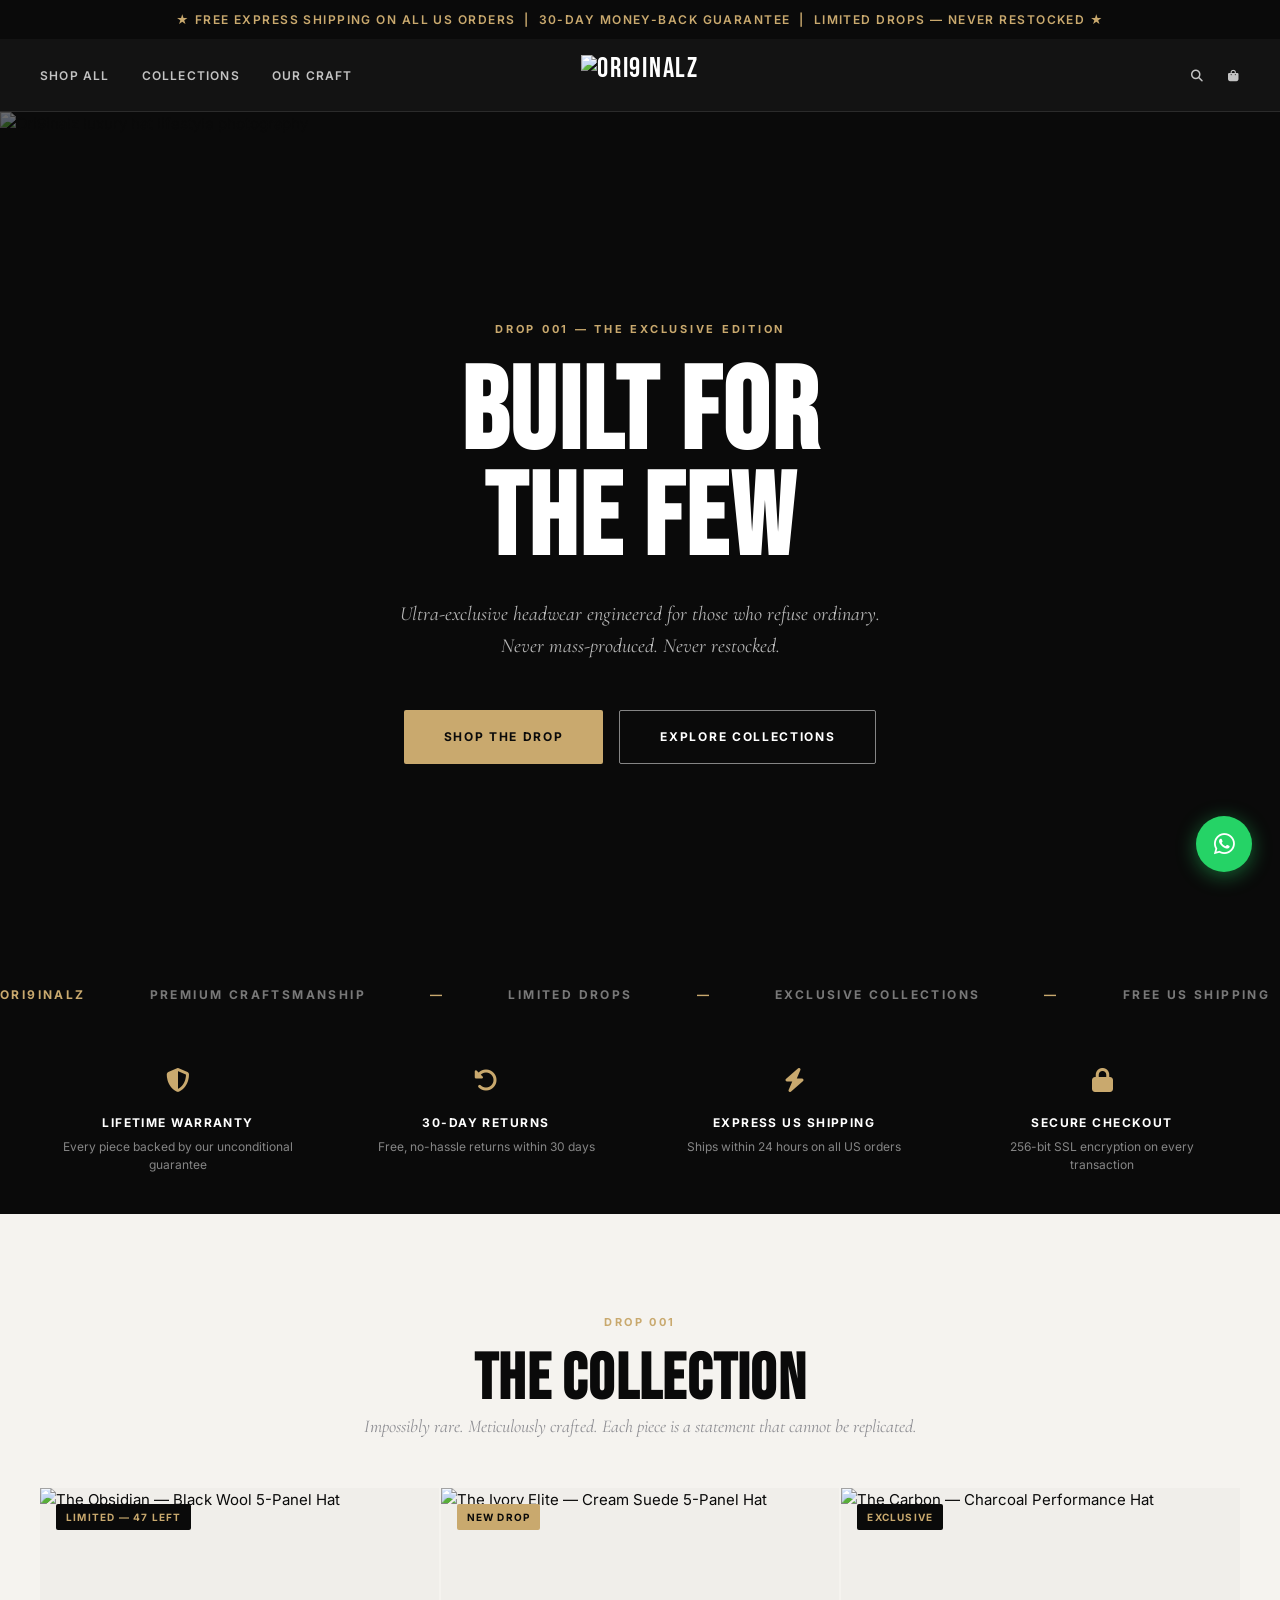
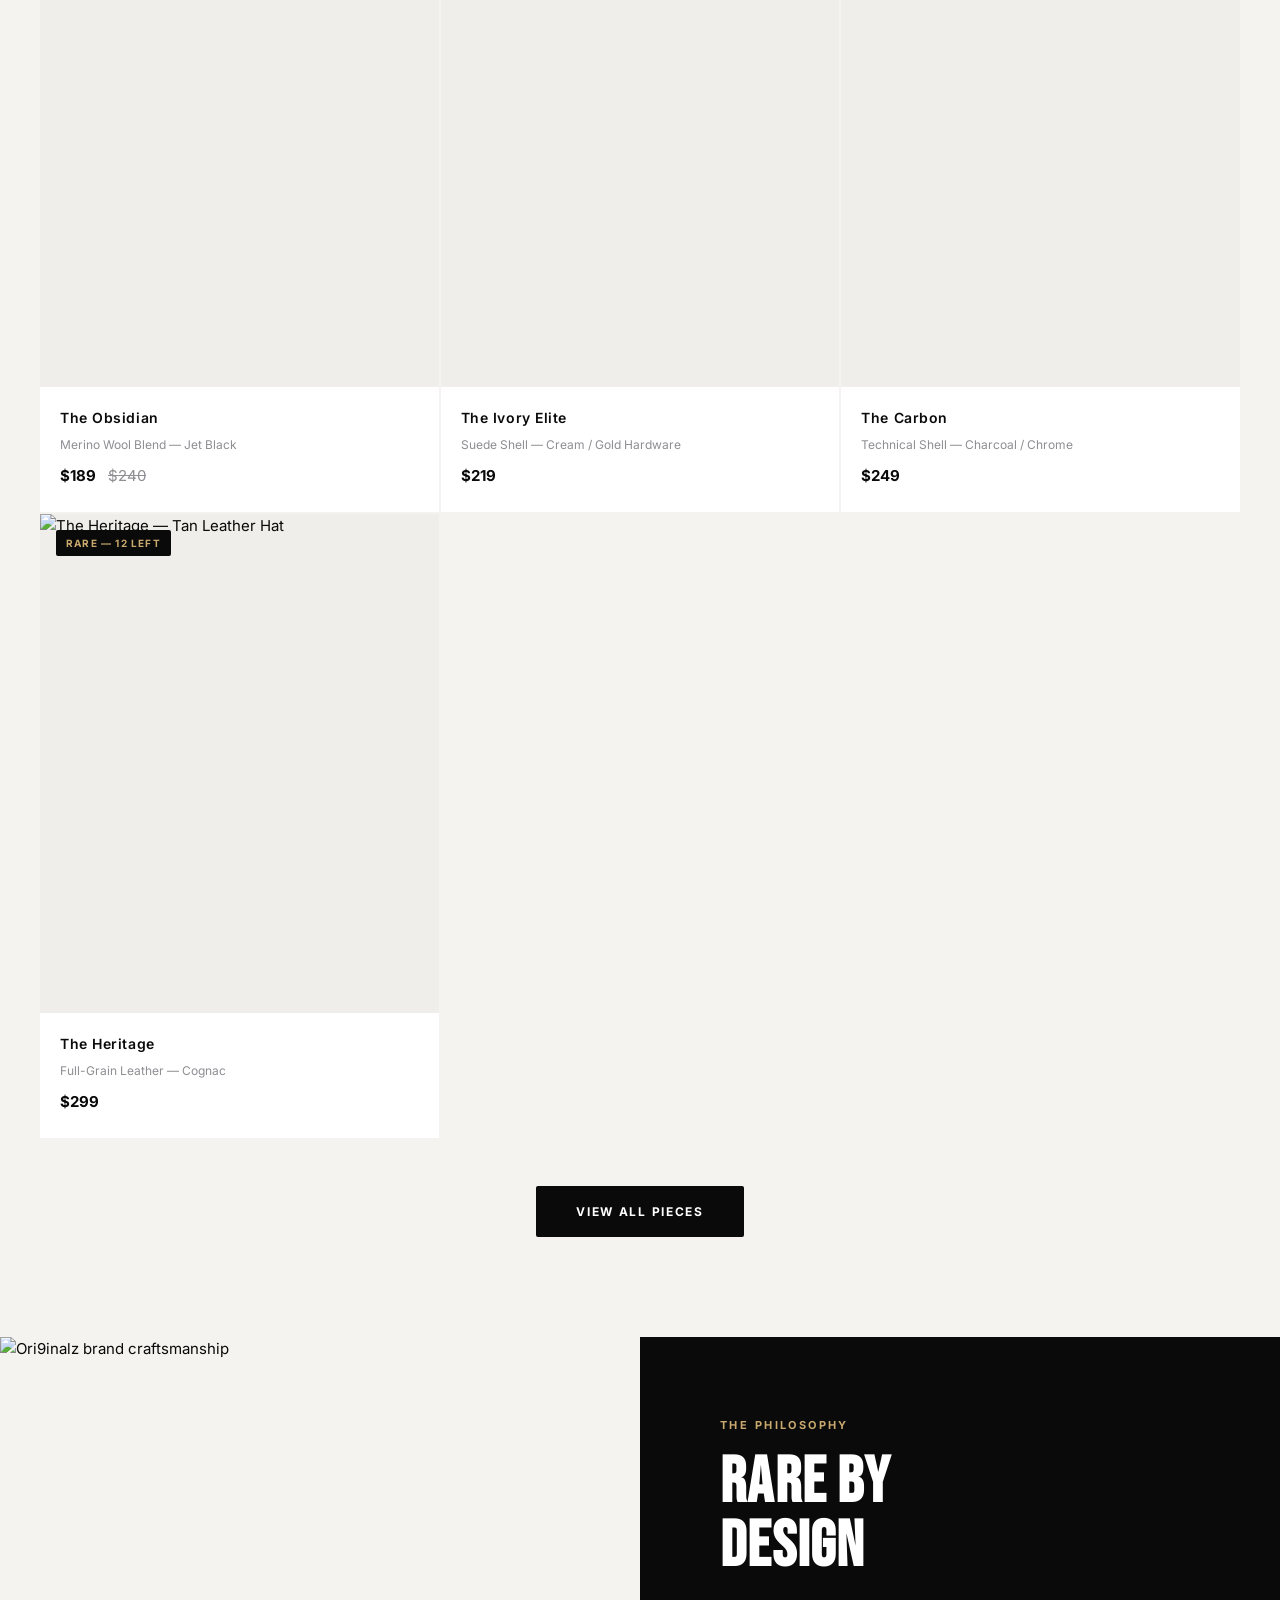
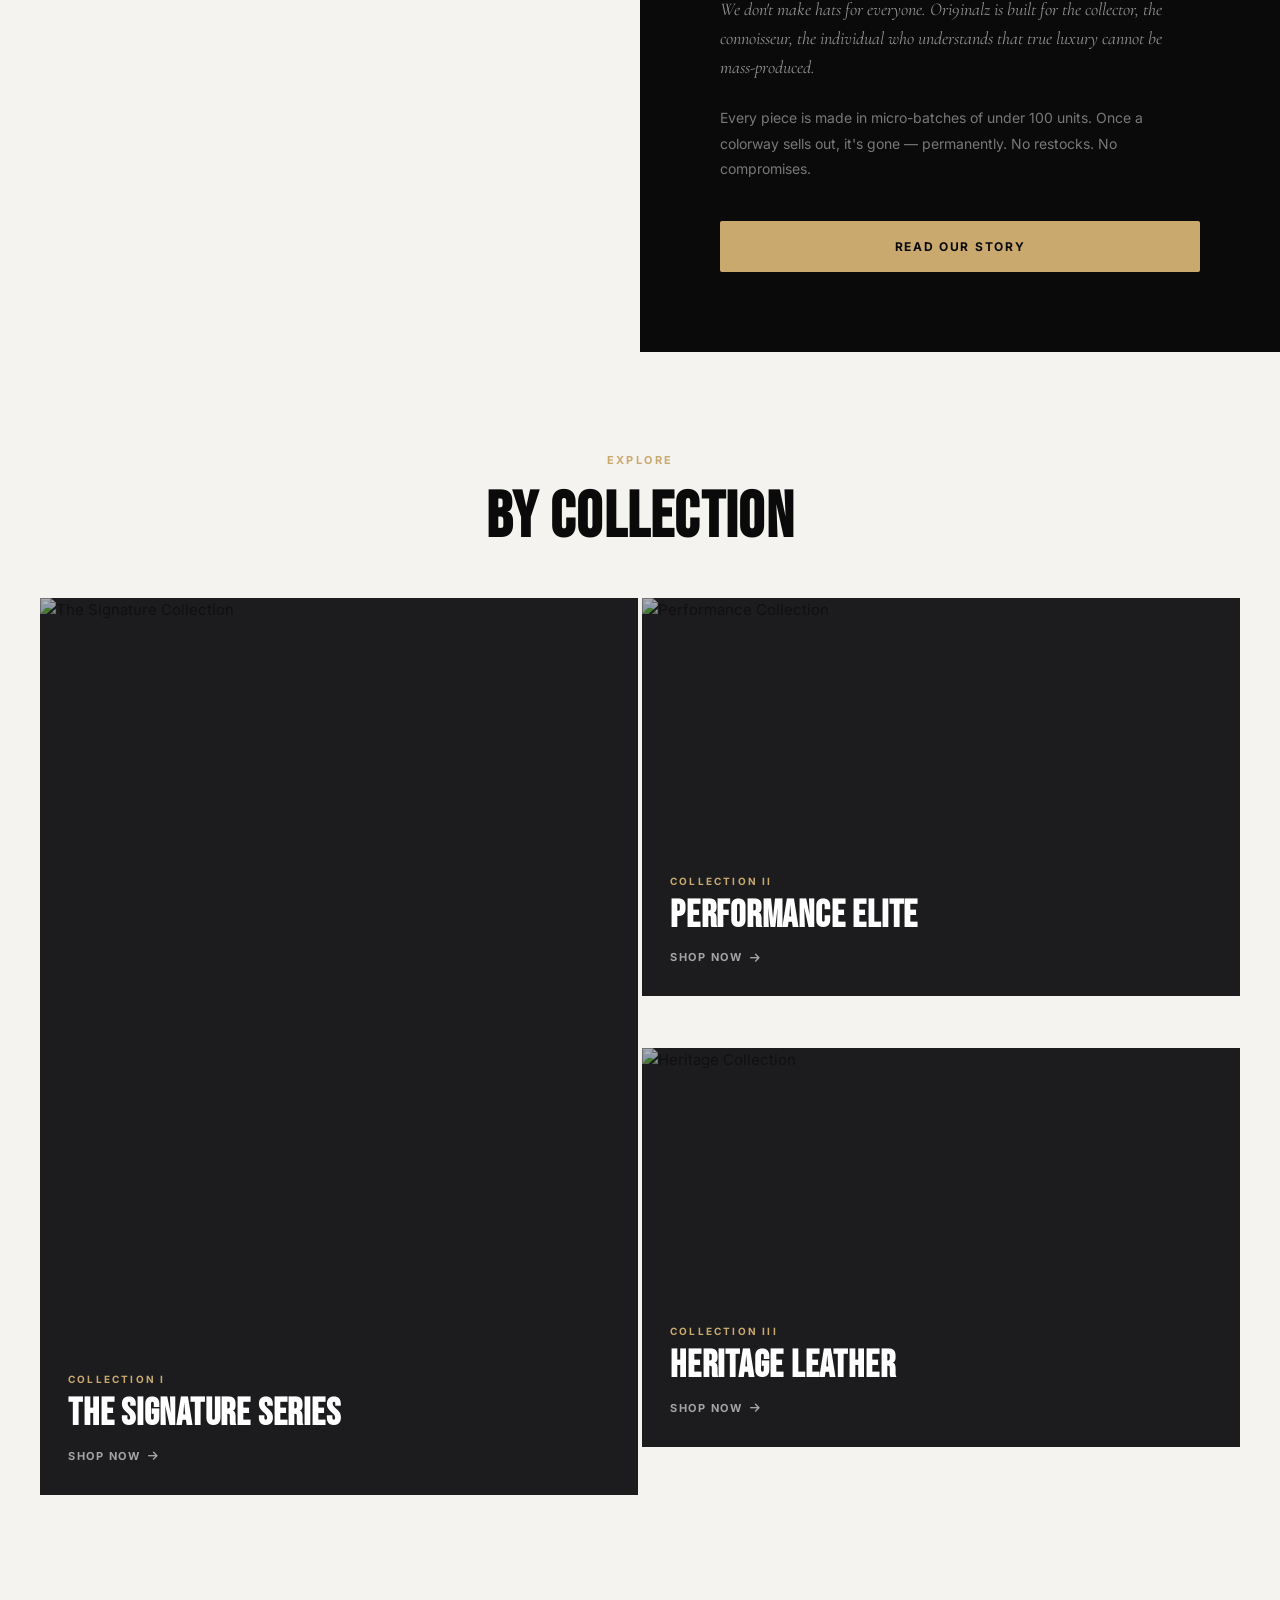
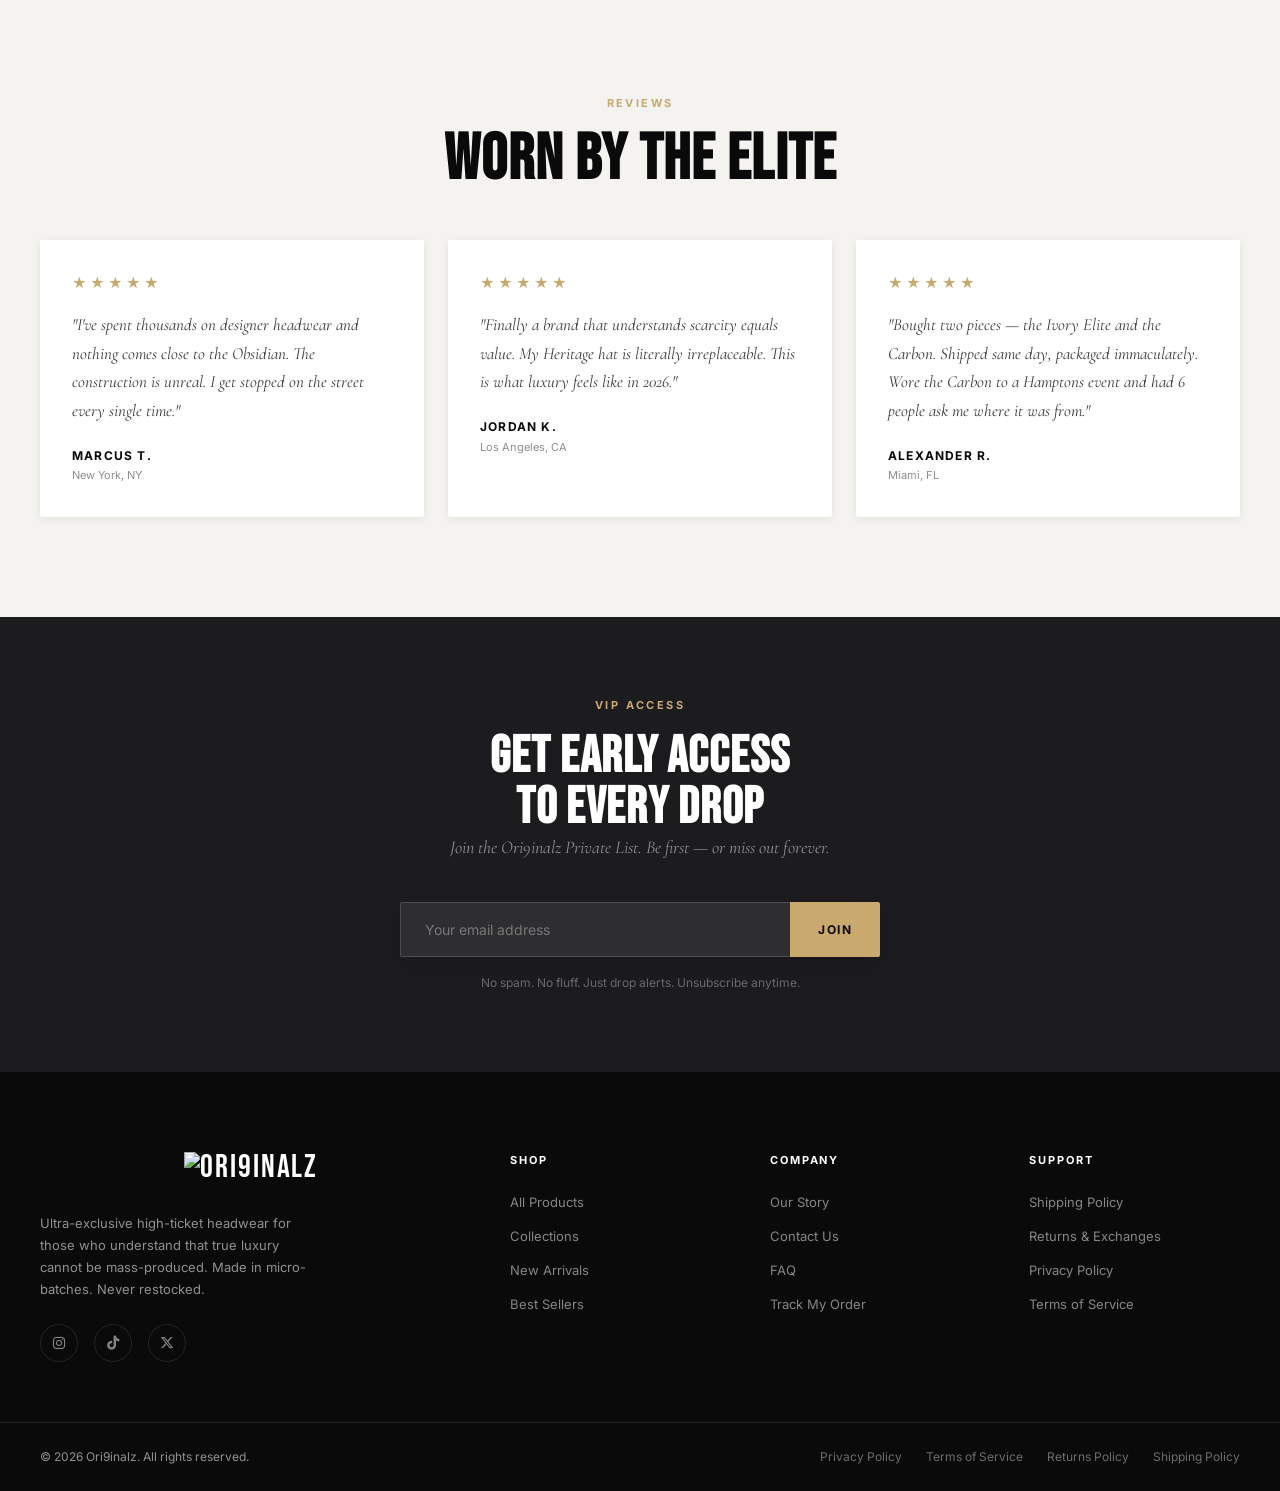
==== commit 70bb5856: "Add logo to header" ====
--- a/index.html
+++ b/index.html
@@ -50,7 +50,7 @@
         <a href="categories.html">Collections</a>
         <a href="about.html">Our Craft</a>
       </nav>
-      <a href="index.html" class="site-logo">ORI9INALZ</a>
+      <a href="index.html" class="site-logo" style="display: flex; justify-content: center; align-items: center;"><img src="logo.png" alt="ORI9INALZ" style="height: 40px; width: auto; mix-blend-mode: screen;"></a>
       <div class="nav-right">
         <a href="shop.html" class="icon-btn" aria-label="Search"><i class="fas fa-search"></i></a>
         <a href="cart.html" class="icon-btn" aria-label="Cart">
@@ -309,7 +309,7 @@
       <div class="container">
         <div class="footer-grid">
           <div class="footer-brand">
-            <a href="index.html" class="site-logo">ORI9INALZ</a>
+            <a href="index.html" class="site-logo" style="display: flex; justify-content: center; align-items: center;"><img src="logo.png" alt="ORI9INALZ" style="height: 40px; width: auto; mix-blend-mode: screen;"></a>
             <p>Ultra-exclusive high-ticket headwear for those who understand that true luxury cannot be mass-produced. Made in micro-batches. Never restocked.</p>
             <div class="footer-social">
               <a href="https://instagram.com/ori9inalz" aria-label="Instagram" target="_blank" rel="noopener"><i class="fab fa-instagram"></i></a>
@@ -368,3 +368,5 @@
   <script src="app.js"></script>
 </body>
 </html>
+
+
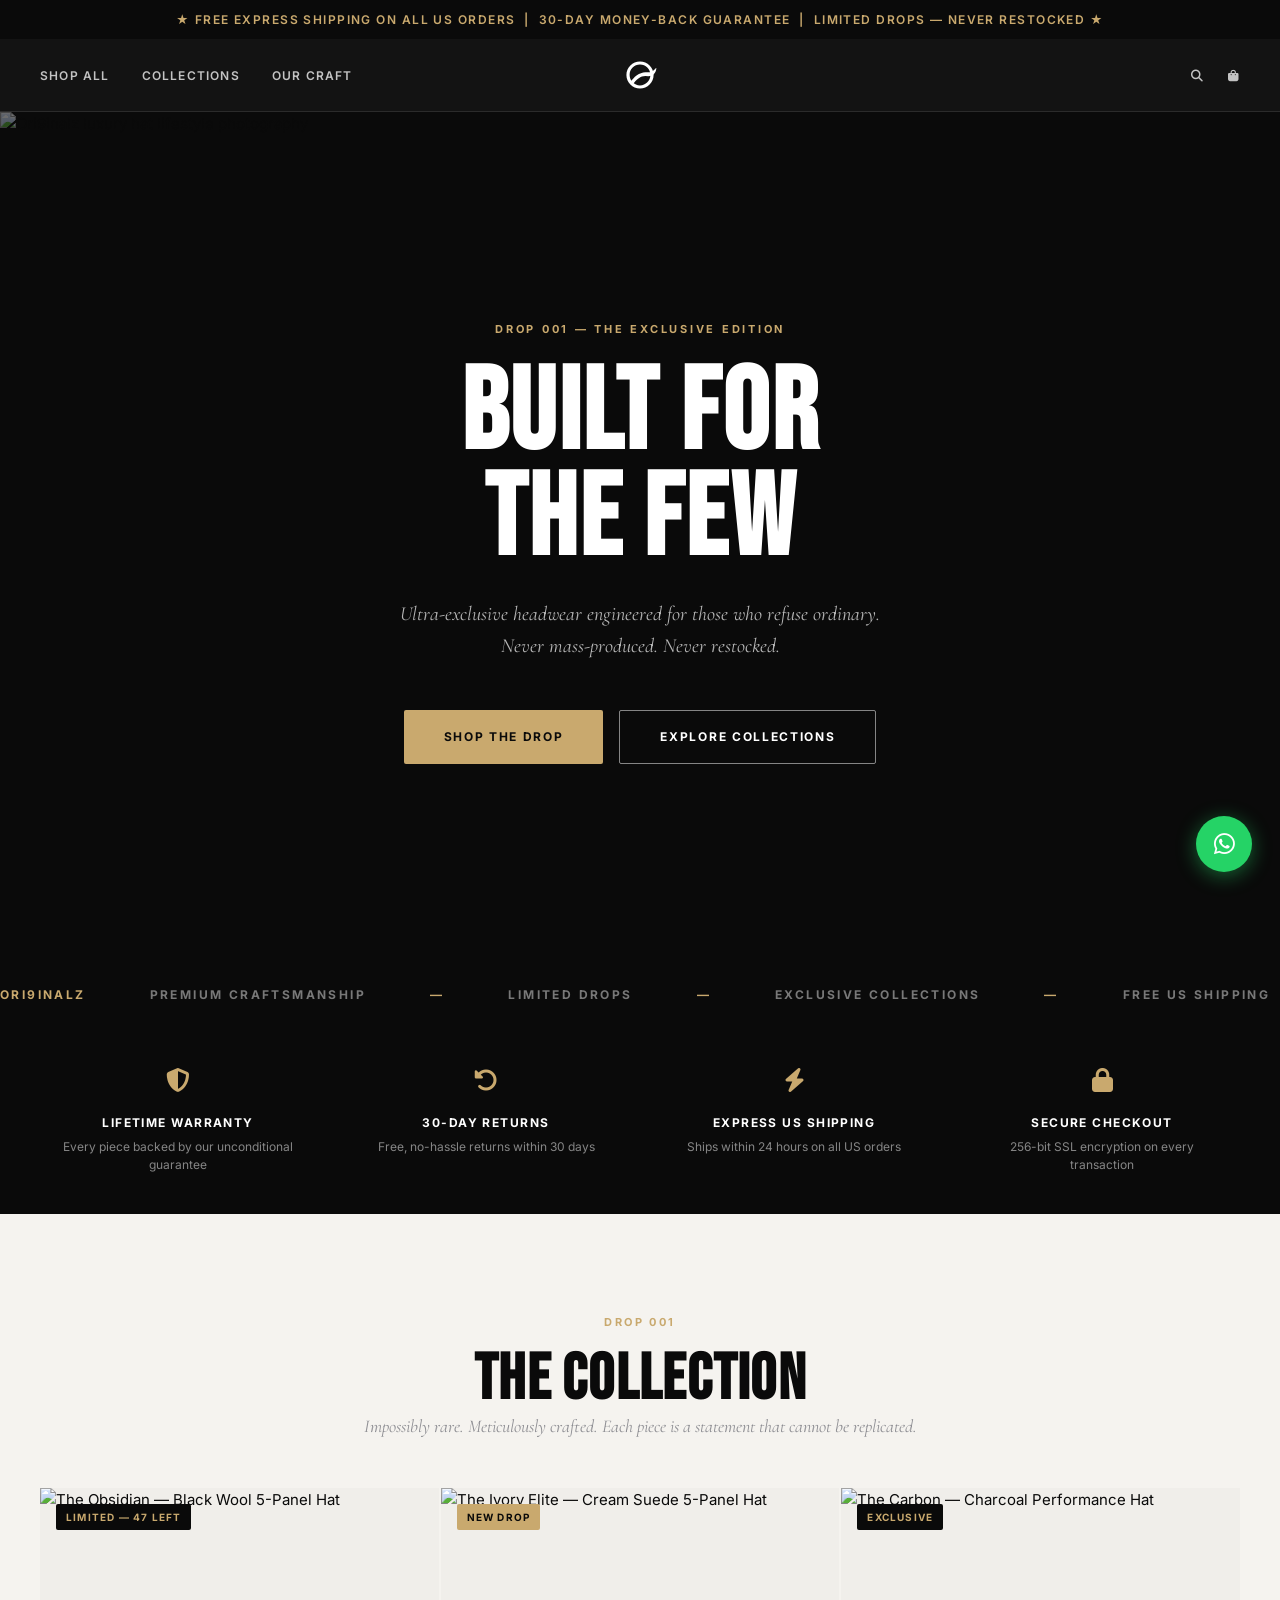
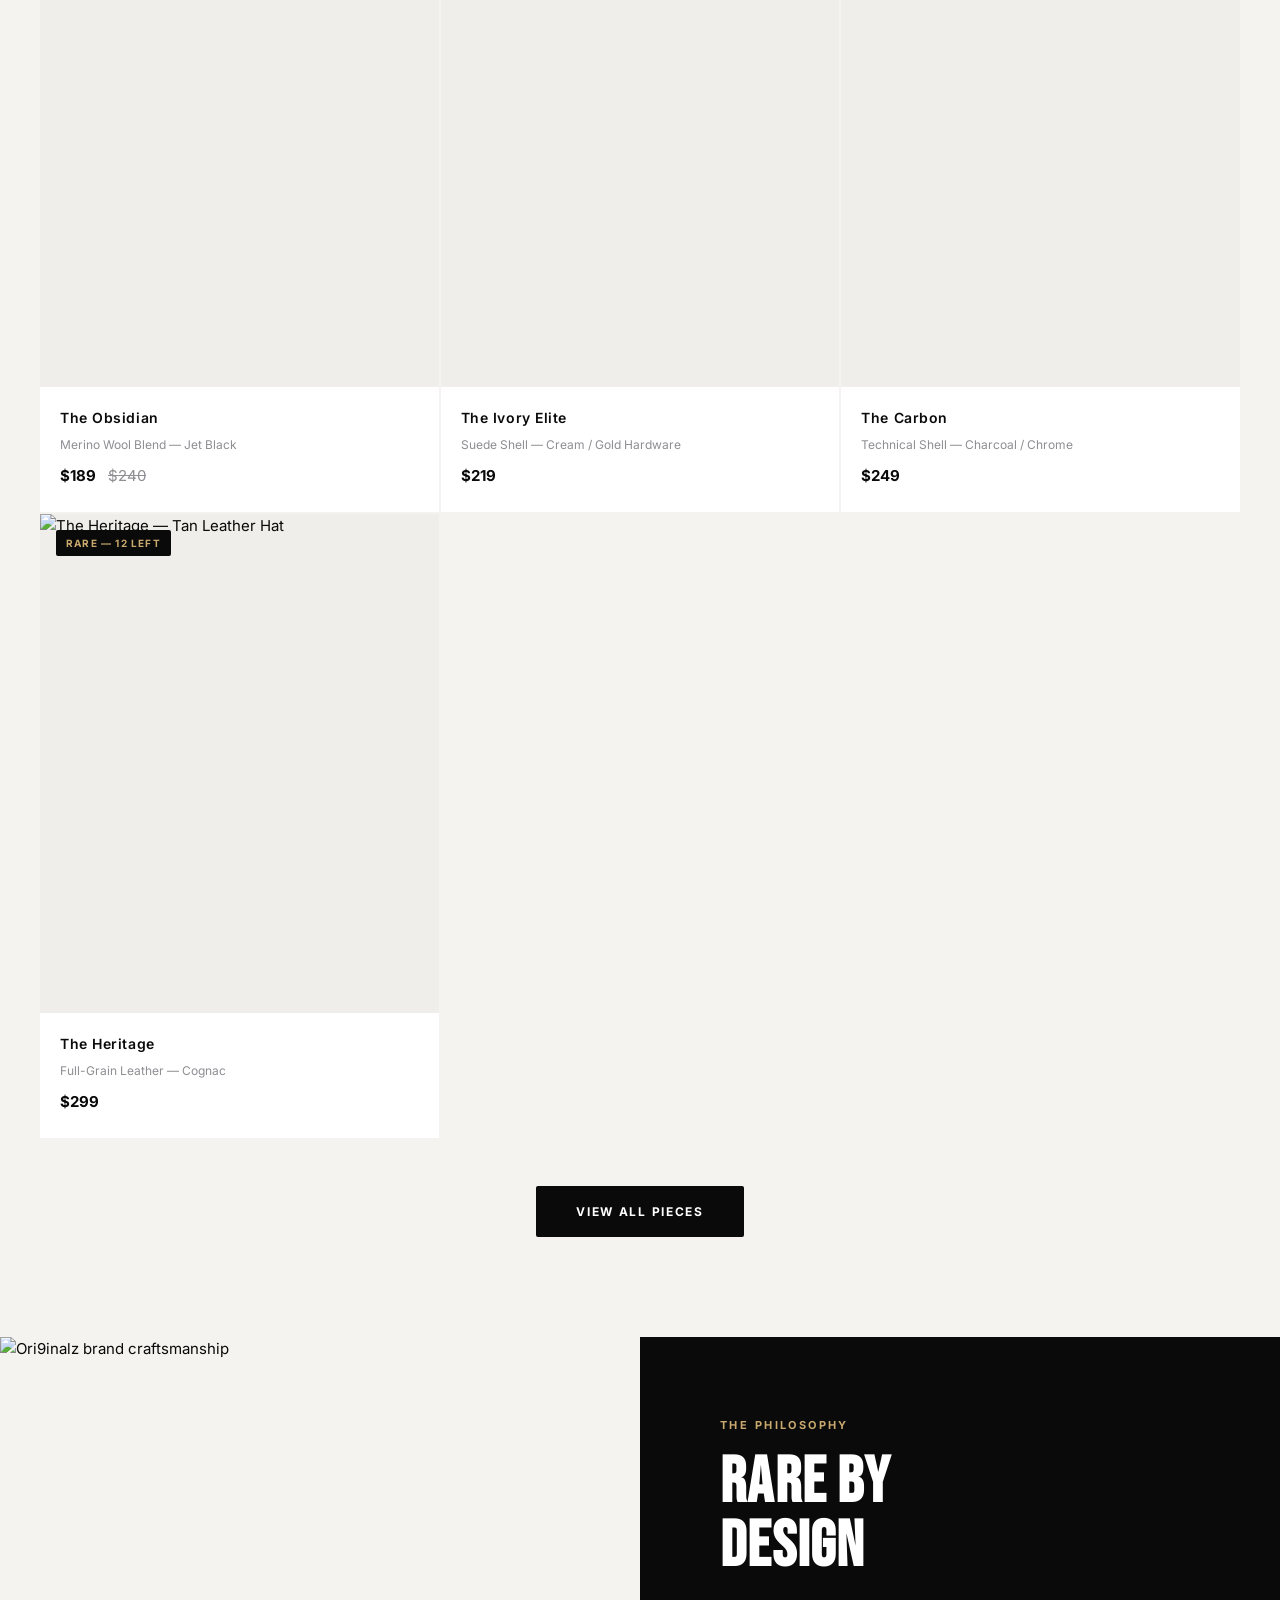
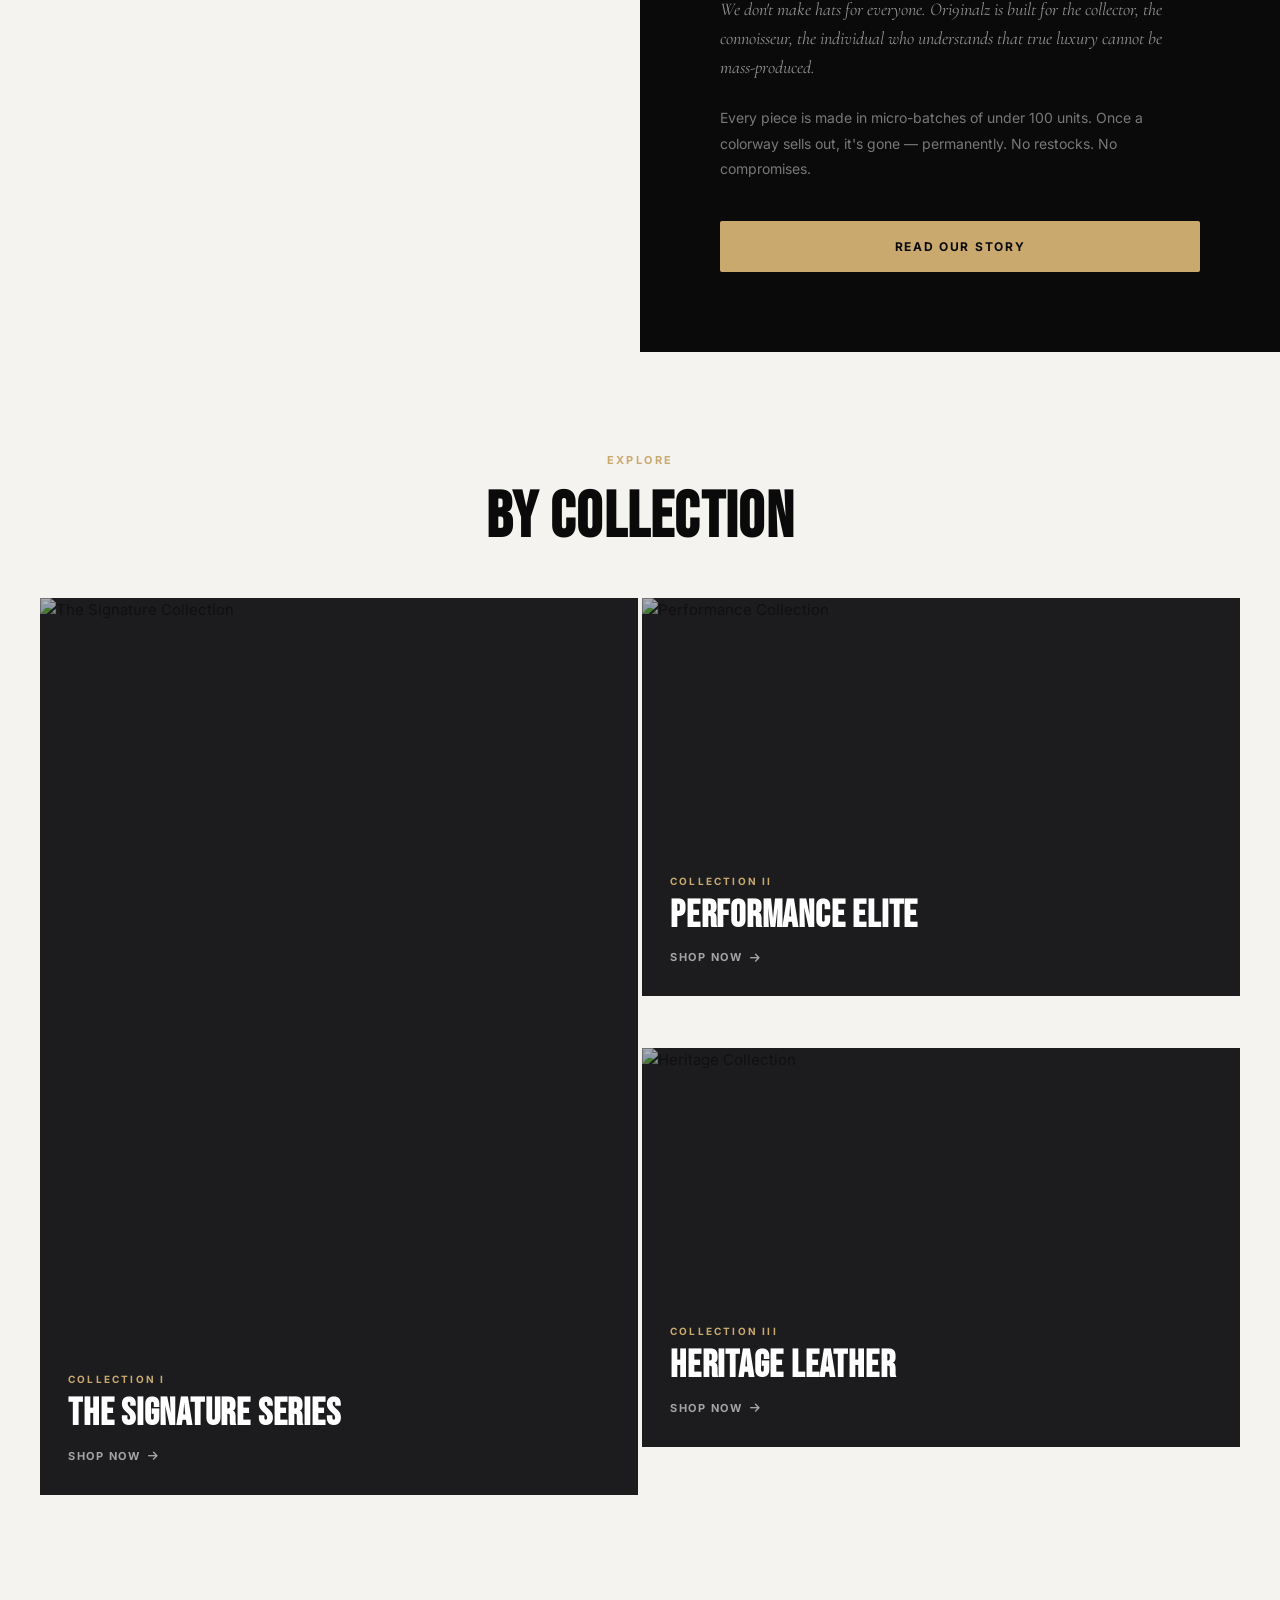
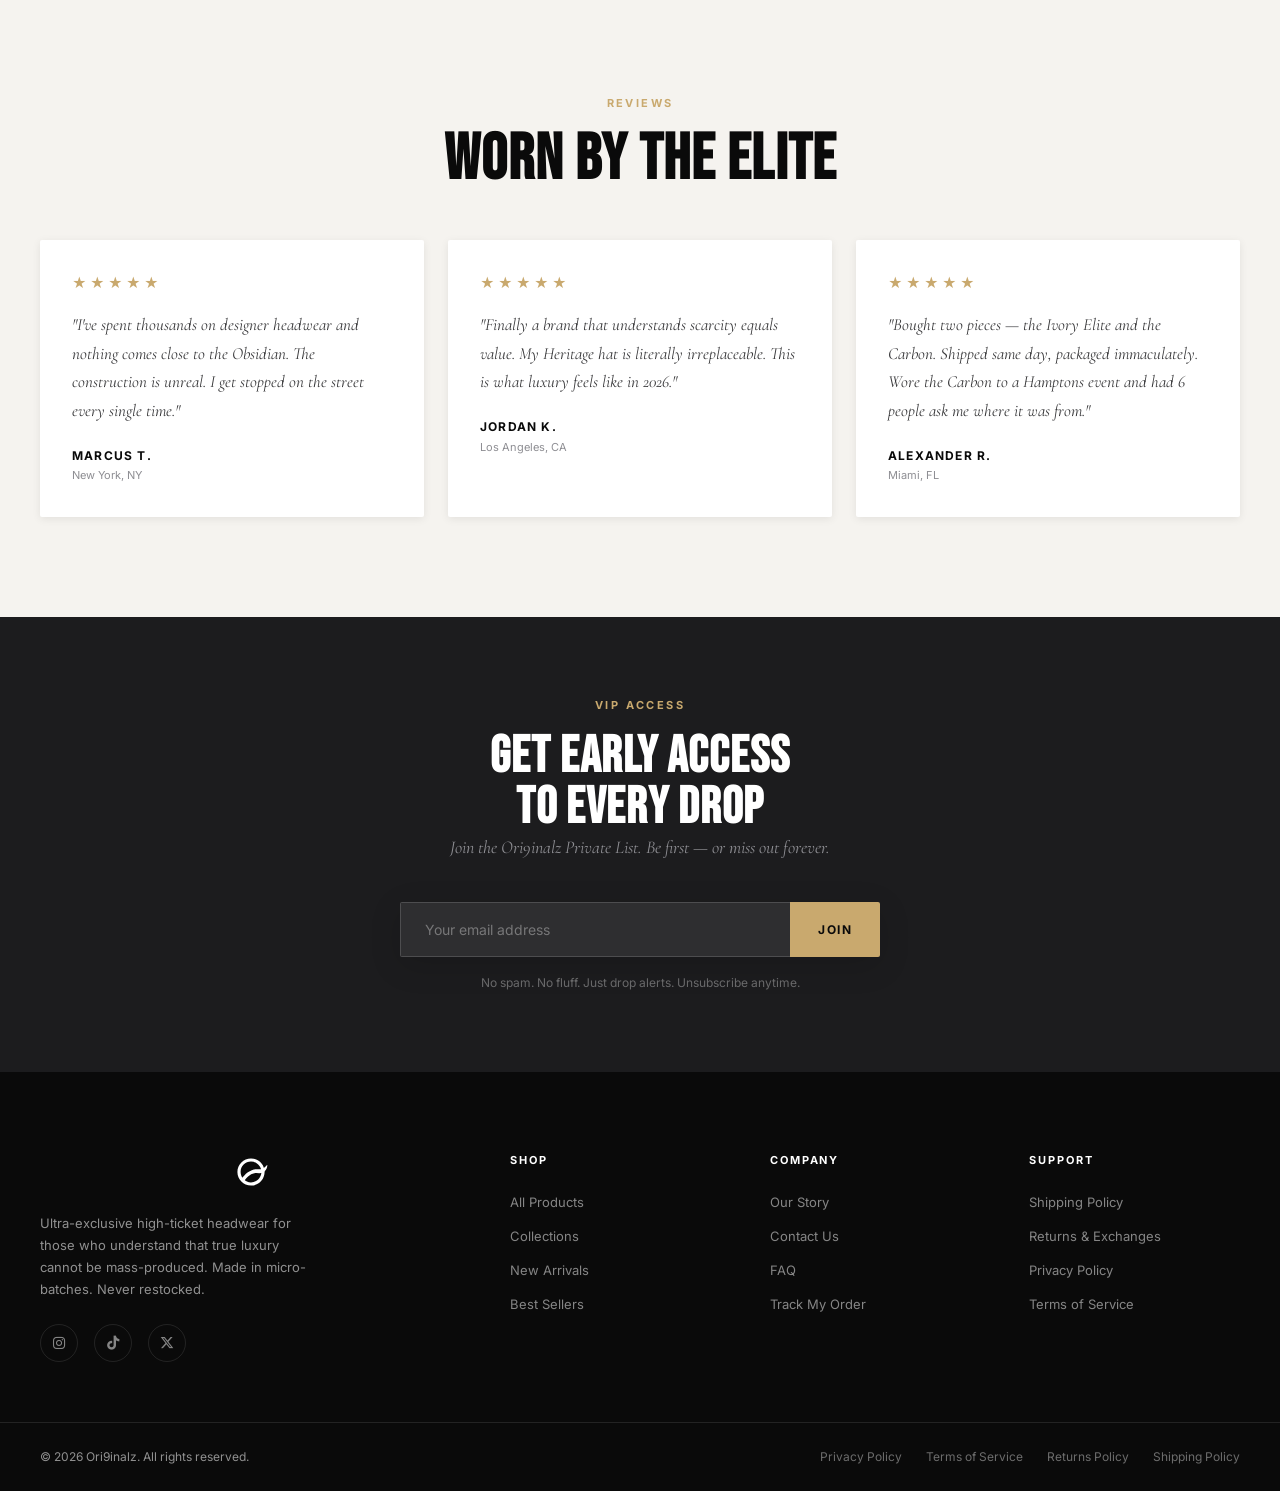
==== commit ab2ed287: "Fix logo: upload correct SVG and update HTML references" ====
--- a/index.html
+++ b/index.html
@@ -50,7 +50,7 @@
         <a href="categories.html">Collections</a>
         <a href="about.html">Our Craft</a>
       </nav>
-      <a href="index.html" class="site-logo" style="display: flex; justify-content: center; align-items: center;"><img src="logo.png" alt="ORI9INALZ" style="height: 40px; width: auto; mix-blend-mode: screen;"></a>
+      <a href="index.html" class="site-logo" style="display: flex; justify-content: center; align-items: center;"><img src="logo.svg" alt="ORI9INALZ Logo" style="height: 40px; width: auto;"></a>
       <div class="nav-right">
         <a href="shop.html" class="icon-btn" aria-label="Search"><i class="fas fa-search"></i></a>
         <a href="cart.html" class="icon-btn" aria-label="Cart">
@@ -309,7 +309,7 @@
       <div class="container">
         <div class="footer-grid">
           <div class="footer-brand">
-            <a href="index.html" class="site-logo" style="display: flex; justify-content: center; align-items: center;"><img src="logo.png" alt="ORI9INALZ" style="height: 40px; width: auto; mix-blend-mode: screen;"></a>
+            <a href="index.html" class="site-logo" style="display: flex; justify-content: center; align-items: center;"><img src="logo.svg" alt="ORI9INALZ Logo" style="height: 40px; width: auto;"></a>
             <p>Ultra-exclusive high-ticket headwear for those who understand that true luxury cannot be mass-produced. Made in micro-batches. Never restocked.</p>
             <div class="footer-social">
               <a href="https://instagram.com/ori9inalz" aria-label="Instagram" target="_blank" rel="noopener"><i class="fab fa-instagram"></i></a>
@@ -370,3 +370,4 @@
 </html>
 
 
+
